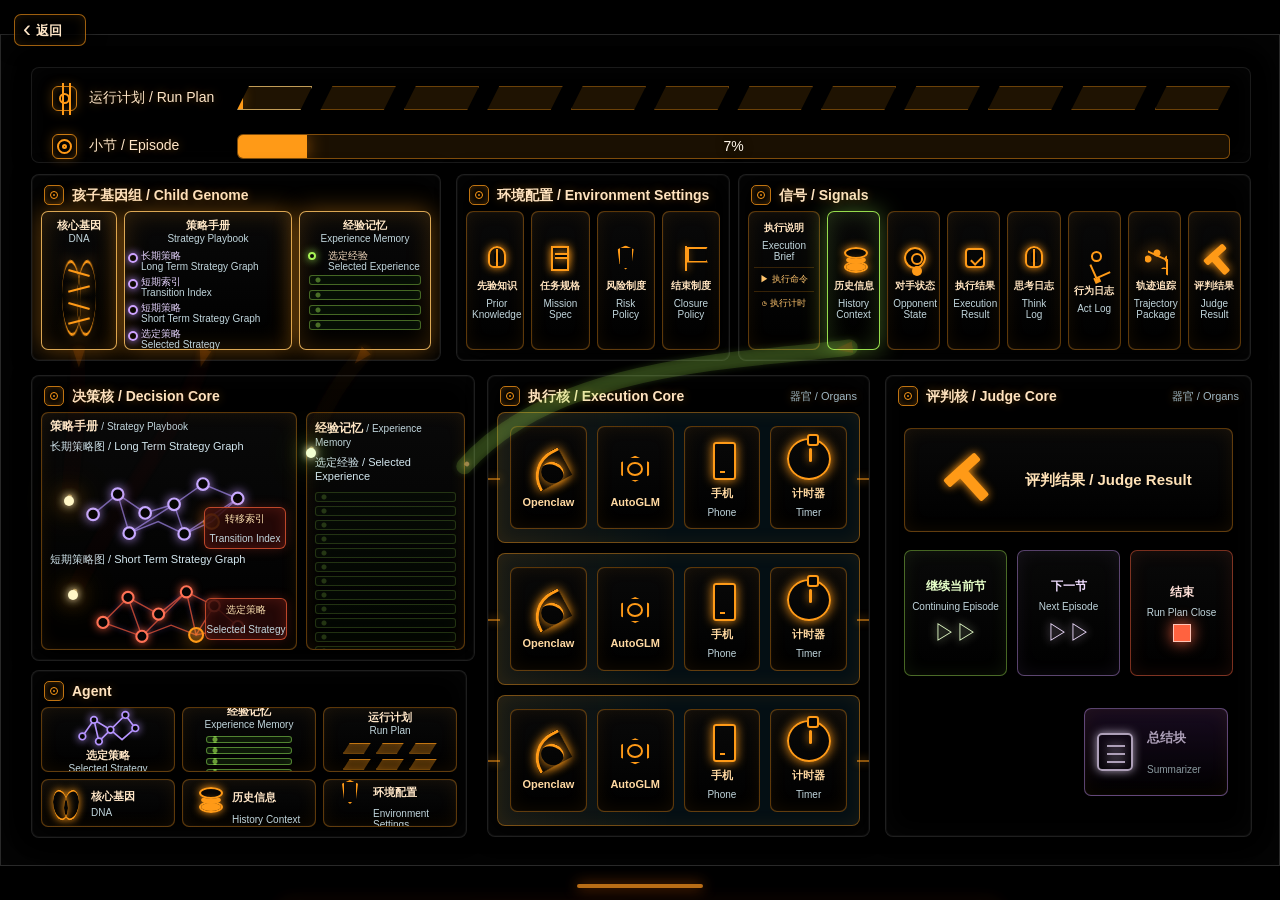
==== Child可视化-0514/Child-流程图/index.html @ 8c19690a "Initial project publish" ====
<!doctype html>
<html lang="zh-CN">
  <head>
    <meta charset="UTF-8" />
    <meta name="viewport" content="width=device-width, initial-scale=1.0" />
    <title>Child Genome Flow</title>
    <link rel="stylesheet" href="./styles.css" />
    <link rel="stylesheet" href="../nav.css" />
  </head>
  <body>
    <a class="back-link" href="../index.html" aria-label="返回进化树界面">
      <span aria-hidden="true">‹</span>
      <b>返回</b>
    </a>
    <main class="stage" id="stage" aria-label="Child Genome workflow animation">
      <div class="frame frame-top"></div>
      <div class="frame frame-bottom"></div>
      <div class="frame frame-left"></div>
      <div class="frame frame-right"></div>
      <div class="corner corner-tl"></div>
      <div class="corner corner-tr"></div>
      <div class="corner corner-bl"></div>
      <div class="corner corner-br"></div>

      <section class="status-panel">
        <div class="status-row run-row">
          <div class="status-label">
            <span class="line-icon plan-icon"></span>
            <span>运行计划 / Run Plan</span>
          </div>
          <div class="run-segments" aria-hidden="true">
            <i></i><i></i><i></i><i></i><i></i><i></i>
            <i></i><i></i><i></i><i></i><i></i><i></i>
          </div>
        </div>
        <div class="status-row episode-row">
          <div class="status-label">
            <span class="line-icon episode-icon"></span>
            <span>小节 / Episode</span>
          </div>
          <div class="episode-bar">
            <div class="episode-fill" id="episodeFill"></div>
            <span class="episode-percent" id="episodePercent">0%</span>
          </div>
        </div>
      </section>

      <section class="panel child-genome">
        <h2><span class="panel-mark genome-mark"></span>孩子基因组 / Child Genome</h2>
        <div class="genome-grid">
          <article class="micro-card source-card dna-source" data-glow="dna" data-log-topic="core-gene">
            <h3>核心基因<br /><small>DNA</small></h3>
            <div class="dna-helix" aria-hidden="true">
              <span></span><span></span><span></span><span></span>
            </div>
          </article>
          <article class="micro-card source-card strategy-source wide" data-glow="strategy" data-log-topic="strategy-playbook">
            <h3>策略手册<br /><small>Strategy Playbook</small></h3>
            <ul class="dot-list">
              <li><span></span>长期策略<br /><small>Long Term Strategy Graph</small></li>
              <li><span></span>短期索引<br /><small>Transition Index</small></li>
              <li><span></span>短期策略<br /><small>Short Term Strategy Graph</small></li>
              <li><span></span>选定策略<br /><small>Selected Strategy</small></li>
            </ul>
          </article>
          <article class="micro-card source-card memory-source" data-glow="memory" data-log-topic="experience-memory">
            <h3>经验记忆<br /><small>Experience Memory</small></h3>
            <div class="memory-state">
              <span></span>
              <p>选定经验<br /><small>Selected Experience</small></p>
            </div>
            <div class="mini-bars">
              <i></i><i></i><i></i><i></i>
            </div>
          </article>
        </div>
      </section>

      <section class="panel env-settings">
        <h2><span class="panel-mark env-mark"></span>环境配置 / Environment Settings</h2>
        <div class="tile-grid env-grid">
          <article class="signal-tile" data-log-topic="prior-knowledge">
            <span class="tile-icon brain-icon"></span>
            <b>先验知识</b>
            <small>Prior Knowledge</small>
          </article>
          <article class="signal-tile" data-log-topic="mission-spec">
            <span class="tile-icon spec-icon"></span>
            <b>任务规格</b>
            <small>Mission Spec</small>
          </article>
          <article class="signal-tile" data-log-topic="risk-policy">
            <span class="tile-icon shield-icon"></span>
            <b>风险制度</b>
            <small>Risk Policy</small>
          </article>
          <article class="signal-tile" data-log-topic="closure-policy">
            <span class="tile-icon flag-icon"></span>
            <b>结束制度</b>
            <small>Closure Policy</small>
          </article>
        </div>
      </section>

      <section class="panel signals">
        <h2><span class="panel-mark signal-mark"></span>信号 / Signals</h2>
        <div class="tile-grid signals-grid">
          <article class="signal-tile double" data-log-topic="execution-brief">
            <b>执行说明</b>
            <small>Execution Brief</small>
            <span class="mini-command">▶ 执行命令</span>
            <span class="mini-command">◷ 执行计时</span>
          </article>
          <article class="signal-tile history-signal" data-log-topic="history-context">
            <span class="tile-icon stack-icon"></span>
            <b>历史信息</b>
            <small>History Context</small>
          </article>
          <article class="signal-tile" data-log-topic="opponent-state">
            <span class="tile-icon opponent-icon"></span>
            <b>对手状态</b>
            <small>Opponent State</small>
          </article>
          <article class="signal-tile" data-log-topic="execution-result">
            <span class="tile-icon result-icon"></span>
            <b>执行结果</b>
            <small>Execution Result</small>
          </article>
          <article class="signal-tile think-signal" data-log-topic="think-log">
            <span class="tile-icon brain-icon"></span>
            <b>思考日志</b>
            <small>Think Log</small>
          </article>
          <article class="signal-tile act-signal" data-log-topic="act-log">
            <span class="tile-icon run-icon"></span>
            <b>行为日志</b>
            <small>Act Log</small>
          </article>
          <article class="signal-tile trajectory-signal" data-log-topic="trajectory-package">
            <span class="tile-icon nodes-icon"></span>
            <b>轨迹追踪</b>
            <small>Trajectory Package</small>
          </article>
          <article class="signal-tile judge-signal" data-log-topic="judge-result">
            <span class="tile-icon gavel-icon"></span>
            <b>评判结果</b>
            <small>Judge Result</small>
          </article>
        </div>
      </section>

      <section class="panel decision-core">
        <h2><span class="panel-mark decision-mark"></span>决策核 / Decision Core</h2>
        <div class="decision-layout">
          <article class="decision-box strategy-box">
            <h3>策略手册 <small>/ Strategy Playbook</small></h3>
            <p class="debug-link" data-debug-topic="long-term-strategy">长期策略图 / Long Term Strategy Graph</p>
            <svg class="strategy-map long-map" viewBox="0 0 250 130" aria-hidden="true" data-debug-topic="long-term-strategy">
              <path d="M20 78 L54 50 L92 76 L132 64 L172 36 L220 56" />
              <path d="M54 50 L70 104 L132 64 L146 105 L220 56" />
              <path d="M70 104 L110 88 L146 105 L184 88 L220 56" />
              <circle class="node n1" cx="20" cy="78" r="8" />
              <circle class="node n2" cx="54" cy="50" r="8" />
              <circle class="node n3" cx="70" cy="104" r="8" />
              <circle class="node n4" cx="92" cy="76" r="8" />
              <circle class="node n5" cx="132" cy="64" r="8" />
              <circle class="node n6" cx="146" cy="105" r="8" />
              <circle class="node n7" cx="172" cy="36" r="8" />
              <circle class="node selected-node" cx="184" cy="88" r="10" />
              <circle class="node n9" cx="220" cy="56" r="8" />
            </svg>
            <span class="choice-badge transition-badge" data-debug-topic="transition-index">转移索引<br /><small>Transition Index</small></span>
            <p class="debug-link" data-debug-topic="short-term-strategy">短期策略图 / Short Term Strategy Graph</p>
            <svg class="strategy-map short-map" viewBox="0 0 250 118" aria-hidden="true" data-debug-topic="short-term-strategy">
              <path d="M30 74 L66 38 L110 62 L150 30 L190 50 L224 80" />
              <path d="M66 38 L86 94 L150 30 L164 92 L224 80" />
              <path d="M30 74 L86 94 L128 78 L164 92 L190 50" />
              <circle class="warm-node" cx="30" cy="74" r="8" />
              <circle class="warm-node" cx="66" cy="38" r="8" />
              <circle class="warm-node" cx="86" cy="94" r="8" />
              <circle class="warm-node" cx="110" cy="62" r="8" />
              <circle class="warm-node" cx="150" cy="30" r="8" />
              <circle class="warm-node selected-node" cx="164" cy="92" r="10" />
              <circle class="warm-node" cx="190" cy="50" r="8" />
              <circle class="warm-node" cx="224" cy="80" r="8" />
            </svg>
            <span class="choice-badge selected-badge" data-debug-topic="selected-strategy">选定策略<br /><small>Selected Strategy</small></span>
          </article>

          <article class="decision-box experience-box" data-debug-topic="experience-memory">
            <h3>经验记忆 <small>/ Experience Memory</small></h3>
            <p>选定经验 / Selected Experience</p>
            <div class="memory-bars decision-memory">
              <i></i><i></i><i></i><i></i><i></i><i></i><i></i><i></i>
              <i></i><i></i><i></i><i></i><i></i>
            </div>
          </article>
        </div>
      </section>

      <section class="panel agent-panel">
        <h2><span class="panel-mark agent-mark"></span>Agent</h2>
        <div class="agent-grid">
          <article class="agent-card selected-strategy" data-debug-topic="selected-strategy">
            <svg viewBox="0 0 82 52" aria-hidden="true">
              <path d="M10 38 L24 18 L44 30 L62 12 L74 28" />
              <path d="M24 18 L30 44 L44 30 L58 42 L74 28" />
              <circle cx="10" cy="38" r="4" /><circle cx="24" cy="18" r="4" />
              <circle cx="30" cy="44" r="4" /><circle cx="44" cy="30" r="4" />
              <circle cx="62" cy="12" r="4" /><circle cx="74" cy="28" r="4" />
            </svg>
            <b>选定策略</b>
            <small>Selected Strategy</small>
          </article>
          <article class="agent-card agent-memory" data-debug-topic="experience-memory">
            <b>经验记忆</b>
            <small>Experience Memory</small>
            <div class="green-bars"><i></i><i></i><i></i><i></i></div>
          </article>
          <article class="agent-card agent-run" data-debug-topic="run-plan">
            <b>运行计划</b>
            <small>Run Plan</small>
            <div class="tiny-plan"><i></i><i></i><i></i><i></i><i></i><i></i></div>
          </article>
          <article class="agent-card compact" data-debug-topic="core-gene">
            <span class="mini-dna"></span>
            <b>核心基因</b>
            <small>DNA</small>
          </article>
          <article class="agent-card compact" data-debug-topic="history-context">
            <span class="tile-icon stack-icon"></span>
            <b>历史信息</b>
            <small>History Context</small>
          </article>
          <article class="agent-card compact" data-debug-topic="environment-settings">
            <span class="tile-icon shield-icon"></span>
            <b>环境配置</b>
            <small>Environment Settings</small>
          </article>
        </div>
      </section>

      <section class="panel execution-core">
        <h2><span class="panel-mark execution-mark"></span>执行核 / Execution Core <small>器官 / Organs</small></h2>
        <div class="lanes">
          <article class="execution-lane lane-1" style="--loops: 10; --lane-delay: 0s">
            <div class="organ openclaw" data-debug-topic="openclaw">
              <span class="organ-icon claw-icon"></span>
              <b>Openclaw</b>
            </div>
            <div class="lane-track"></div>
            <div class="organ autoglm" data-debug-topic="autoglm">
              <span class="organ-icon glm-icon"></span>
              <b>AutoGLM</b>
            </div>
            <div class="organ phone" data-debug-topic="phone">
              <span class="organ-icon phone-icon"></span>
              <b>手机</b><small>Phone</small>
            </div>
            <div class="organ timer" data-debug-topic="timer">
              <span class="organ-icon timer-icon"><i></i></span>
              <b>计时器</b><small>Timer</small>
            </div>
          </article>
          <article class="execution-lane lane-2" style="--loops: 8; --lane-delay: .45s">
            <div class="organ openclaw" data-debug-topic="openclaw">
              <span class="organ-icon claw-icon"></span>
              <b>Openclaw</b>
            </div>
            <div class="lane-track"></div>
            <div class="organ autoglm" data-debug-topic="autoglm">
              <span class="organ-icon glm-icon"></span>
              <b>AutoGLM</b>
            </div>
            <div class="organ phone" data-debug-topic="phone">
              <span class="organ-icon phone-icon"></span>
              <b>手机</b><small>Phone</small>
            </div>
            <div class="organ timer" data-debug-topic="timer">
              <span class="organ-icon timer-icon"><i></i></span>
              <b>计时器</b><small>Timer</small>
            </div>
          </article>
          <article class="execution-lane lane-3" style="--loops: 12; --lane-delay: .9s">
            <div class="organ openclaw" data-debug-topic="openclaw">
              <span class="organ-icon claw-icon"></span>
              <b>Openclaw</b>
            </div>
            <div class="lane-track"></div>
            <div class="organ autoglm" data-debug-topic="autoglm">
              <span class="organ-icon glm-icon"></span>
              <b>AutoGLM</b>
            </div>
            <div class="organ phone" data-debug-topic="phone">
              <span class="organ-icon phone-icon"></span>
              <b>手机</b><small>Phone</small>
            </div>
            <div class="organ timer" data-debug-topic="timer">
              <span class="organ-icon timer-icon"><i></i></span>
              <b>计时器</b><small>Timer</small>
            </div>
          </article>
        </div>
      </section>

      <section class="panel judge-core">
        <h2><span class="panel-mark judge-mark"></span>评判核 / Judge Core <small>器官 / Organs</small></h2>
        <article class="judge-result" data-debug-topic="judge-result">
          <span class="big-gavel"></span>
          <b>评判结果 / Judge Result</b>
        </article>
        <div class="choices">
          <article class="choice-card continue-choice" data-debug-topic="continuing-episode">
            <b>继续当前节</b>
            <small>Continuing Episode</small>
            <span class="choice-icon">▷▷</span>
          </article>
          <article class="choice-card next-choice" data-debug-topic="next-episode">
            <b>下一节</b>
            <small>Next Episode</small>
            <span class="choice-icon">▷▷</span>
          </article>
          <article class="choice-card close-choice" data-debug-topic="run-plan-close">
            <b>结束</b>
            <small>Run Plan Close</small>
            <span class="stop-icon"></span>
          </article>
        </div>
        <article class="summarizer" data-debug-topic="summarizer">
          <span class="summary-icon"><i></i><i></i><i></i></span>
          <b>总结块</b>
          <small>Summarizer</small>
        </article>
      </section>

      <svg class="beam-layer" viewBox="0 0 1280 832" aria-hidden="true">
        <defs>
          <linearGradient id="beamGradient" gradientUnits="userSpaceOnUse" x1="0" y1="0" x2="1280" y2="0">
            <stop offset="0" stop-color="#5b2100" stop-opacity=".12" />
            <stop offset=".62" stop-color="#ff7b1b" stop-opacity=".28" />
            <stop offset="1" stop-color="#ffd17a" stop-opacity=".76" />
          </linearGradient>
          <linearGradient id="beamGradientReverse" gradientUnits="userSpaceOnUse" x1="1280" y1="0" x2="0" y2="0">
            <stop offset="0" stop-color="#5b2100" stop-opacity=".12" />
            <stop offset=".62" stop-color="#ff7b1b" stop-opacity=".28" />
            <stop offset="1" stop-color="#ffd17a" stop-opacity=".76" />
          </linearGradient>
          <linearGradient id="envJudgeCone" gradientUnits="userSpaceOnUse" x1="724" y1="326" x2="1006" y2="444">
            <stop offset="0" stop-color="#7a2b00" stop-opacity=".12" />
            <stop offset=".55" stop-color="#ff7b1b" stop-opacity=".34" />
            <stop offset="1" stop-color="#ffd17a" stop-opacity=".9" />
          </linearGradient>
          <marker id="beamStart" markerWidth="18" markerHeight="18" refX="3" refY="9" orient="auto" markerUnits="userSpaceOnUse">
            <path d="M0 3 L18 9 L0 15 Z" fill="#ff7b1b" opacity=".2" />
          </marker>
          <marker id="beamEnd" markerWidth="8" markerHeight="8" refX="7" refY="4" orient="auto" markerUnits="userSpaceOnUse">
            <circle cx="3.5" cy="3.5" r="2.4" fill="#ffd17a" opacity=".82" />
          </marker>
          <filter id="beamGlow" x="-60%" y="-60%" width="220%" height="220%">
            <feGaussianBlur stdDeviation="3" result="blur" />
            <feMerge>
              <feMergeNode in="blur" />
              <feMergeNode in="SourceGraphic" />
            </feMerge>
          </filter>
        </defs>
        <path class="beam source-beam" d="M78 318 C78 366 72 424 68 466" />
        <path class="beam source-beam" d="M204 318 C186 384 112 474 72 560" />
        <path class="beam source-beam" d="M364 318 C338 348 316 382 310 418" />
        <path class="beam source-beam green-beam" d="M850 313 C756 326 556 326 464 432" />
        <path class="beam-cone env-judge-cone" d="M724 315 C812 348 924 396 1007 438 C914 426 807 390 724 339 Z" />
        <path class="beam env-judge-beam" d="M724 327 C810 360 912 404 1002 444" />

        <path class="beam decision-agent-beam" d="M98 618 L98 642" />
        <path class="beam decision-agent-beam" d="M170 618 L170 642" />
        <path class="beam decision-agent-beam" d="M238 618 L238 642" />
        <path class="beam decision-agent-beam" d="M318 618 L318 642" />
        <path class="beam decision-agent-beam" d="M389 618 L389 642" />

        <path class="beam agent-execution-beam lane-one-beam" d="M110 720 C250 722 478 438 552 438" />
        <path class="beam agent-execution-beam lane-two-beam" d="M250 720 C380 690 478 568 552 568" />
        <path class="beam agent-execution-beam lane-three-beam" d="M390 720 C465 720 480 698 552 698" />

        <path class="beam organ-log-beam think-beam" d="M552 406 C660 256 888 206 1032 206" />
        <path class="beam organ-log-beam think-beam" d="M552 537 C680 318 898 238 1032 206" />
        <path class="beam organ-log-beam think-beam" d="M552 667 C696 382 910 270 1032 206" />
        <path class="beam organ-log-beam act-beam" d="M642 406 C760 276 980 240 1096 208" />
        <path class="beam organ-log-beam act-beam" d="M642 537 C780 334 996 264 1096 208" />
        <path class="beam organ-log-beam act-beam" d="M642 667 C800 400 1010 286 1096 208" />

        <path class="beam lane-done-beam lane1-done-beam" d="M552 438 C730 438 890 476 1000 486" />
        <path class="beam lane-done-beam lane2-done-beam" d="M552 568 C730 568 890 522 1008 486" />
        <path class="beam lane-done-beam lane3-done-beam" d="M552 698 C730 698 890 584 1016 486" />

        <path class="beam judge-choice-beam continue-beam" d="M1000 486 C980 490 958 498 956 508" />
        <path class="beam judge-choice-beam next-beam" d="M1008 486 C1030 492 1062 500 1064 508" />
        <path class="beam judge-choice-beam close-beam" d="M1016 486 C1076 498 1172 504 1174 508" />
        <path class="beam return-beam reverse-beam" d="M956 630 C850 666 620 650 438 492" />
        <path class="beam next-return-beam reverse-beam" d="M1064 630 C910 690 650 660 438 492" />
        <path class="beam close-summary-beam" d="M1174 630 L1174 674" />
        <path class="beam summary-trajectory-beam green-beam" d="M1112 674 C1098 560 1138 410 1144 314" />
      </svg>

      <div class="flow-dot global-dot dot-a"></div>
      <div class="flow-dot global-dot dot-b"></div>
      <div class="flow-dot global-dot dot-c"></div>
    </main>
    <nav class="bottom-page-nav" aria-label="页面导航">
      <div class="bottom-nav-rail">
        <a href="../index.html">进化树</a>
        <a class="is-active" href="../Child-流程图/index.html">流程图</a>
        <a href="../日志查看/index.html">日志查看</a>
        <a href="../调试台/index.html">调试台</a>
      </div>
    </nav>

    <script src="./script.js"></script>
  </body>
</html>
---- Child可视化-0514/Child-流程图/styles.css ----
:root {
  color-scheme: dark;
  --bg: #000;
  --panel: rgba(3, 3, 3, 0.9);
  --panel-soft: rgba(10, 10, 10, 0.72);
  --line: rgba(255, 255, 255, 0.16);
  --line-soft: rgba(255, 255, 255, 0.08);
  --amber: #ff9a17;
  --amber-bright: #ffd17a;
  --amber-deep: #8a4108;
  --cyan: #a7f455;
  --green: #a7f455;
  --blue: #cf9cff;
  --red: #ff623f;
  --violet: #cf9cff;
  --text: #f6dcc0;
  --muted: #a9a9a9;
}

* {
  box-sizing: border-box;
}

html,
body {
  width: 100%;
  height: 100%;
  margin: 0;
}

body {
  overflow: hidden;
  background: #000;
  font-family: "PingFang SC", "Microsoft YaHei", "Noto Sans CJK SC", Arial, sans-serif;
  letter-spacing: 0;
}

.back-link {
  position: fixed;
  top: 14px;
  left: 14px;
  z-index: 30;
  display: inline-flex;
  align-items: center;
  gap: 5px;
  min-width: 72px;
  height: 32px;
  padding: 0 10px 0 8px;
  color: #ffe6c7;
  text-decoration: none;
  background: rgba(0, 0, 0, 0.86);
  border: 1px solid rgba(255, 154, 23, 0.62);
  border-radius: 7px;
  box-shadow:
    inset 0 0 12px rgba(255, 154, 23, 0.12),
    0 0 18px rgba(0, 0, 0, 0.72);
}

.back-link:hover {
  color: #fff7ea;
  background: rgba(255, 154, 23, 0.14);
  border-color: rgba(255, 209, 122, 0.8);
}

.back-link span {
  font-size: 24px;
  line-height: 1;
  transform: translateY(-1px);
}

.back-link b {
  font-size: 13px;
  font-weight: 600;
  line-height: 1;
}

.stage {
  position: absolute;
  top: 50%;
  left: 50%;
  width: 1280px;
  height: 832px;
  overflow: hidden;
  color: var(--text);
  font-size: 12px;
  background: #000;
  border: 1px solid rgba(255, 255, 255, 0.16);
  box-shadow:
    inset 0 0 52px rgba(255, 255, 255, 0.025),
    0 0 40px rgba(0, 0, 0, 0.85);
  transform-origin: center center;
}

.stage::before {
  display: none;
}

.stage::after {
  display: none;
}

.frame,
.corner {
  position: absolute;
  pointer-events: none;
  z-index: 2;
  display: none;
}

.frame-top,
.frame-bottom {
  left: 198px;
  width: 884px;
  height: 16px;
  border-top: 1px solid rgba(255, 255, 255, 0.08);
}

.frame-top {
  top: 16px;
}

.frame-bottom {
  bottom: 16px;
  transform: rotate(180deg);
}

.frame-left,
.frame-right {
  top: 198px;
  width: 14px;
  height: 434px;
  border-left: 1px solid rgba(255, 255, 255, 0.08);
}

.frame-left {
  left: 16px;
}

.frame-right {
  right: 16px;
  transform: rotate(180deg);
}

.corner {
  width: 172px;
  height: 28px;
  border-top: 2px solid rgba(54, 218, 255, 0.55);
}

.corner::after {
  content: "";
  position: absolute;
  top: 8px;
  left: 38px;
  width: 58px;
  height: 3px;
  background: var(--cyan);
  box-shadow: 0 0 12px var(--cyan);
}

.corner-tl {
  top: 18px;
  left: 30px;
}

.corner-tr {
  top: 18px;
  right: 30px;
  transform: scaleX(-1);
}

.corner-bl {
  bottom: 18px;
  left: 30px;
  transform: scaleY(-1);
}

.corner-br {
  right: 30px;
  bottom: 18px;
  transform: scale(-1);
}

.status-panel {
  position: absolute;
  z-index: 4;
  top: 32px;
  left: 30px;
  width: 1220px;
  height: 96px;
  padding: 12px 20px;
  background: rgba(0, 0, 0, 0.92);
  border: 1px solid rgba(255, 255, 255, 0.1);
  border-radius: 8px;
  box-shadow:
    inset 0 0 22px rgba(255, 255, 255, 0.025),
    0 0 20px rgba(0, 0, 0, 0.3);
}

.status-row {
  display: grid;
  grid-template-columns: 185px 1fr;
  align-items: center;
  height: 36px;
}

.status-row + .status-row {
  margin-top: 12px;
}

.status-label {
  display: flex;
  gap: 12px;
  align-items: center;
  font-size: 14px;
  color: #ffe6c7;
  text-shadow: 0 0 10px rgba(255, 154, 23, 0.38);
}

.line-icon,
.panel-mark,
.tile-icon,
.organ-icon {
  display: inline-block;
  position: relative;
  flex: 0 0 auto;
}

.line-icon {
  width: 25px;
  height: 25px;
  border: 1px solid rgba(255, 154, 23, 0.8);
  border-radius: 6px;
  box-shadow: inset 0 0 10px rgba(255, 154, 23, 0.22), 0 0 12px rgba(255, 154, 23, 0.25);
}

.plan-icon::before,
.plan-icon::after,
.episode-icon::before,
.episode-icon::after {
  content: "";
  position: absolute;
  border: 2px solid var(--amber);
}

.plan-icon::before {
  inset: 6px;
  border-radius: 50%;
}

.plan-icon::after {
  top: -4px;
  left: 9px;
  width: 5px;
  height: 32px;
  border-top: 0;
  border-bottom: 0;
}

.episode-icon::before {
  inset: 4px;
  border-radius: 50%;
}

.episode-icon::after {
  inset: 9px;
  border-radius: 50%;
  background: rgba(255, 154, 23, 0.18);
}

.run-segments {
  display: grid;
  grid-template-columns: repeat(12, 1fr);
  gap: 8px;
  height: 24px;
}

.run-segments i {
  position: relative;
  display: block;
  overflow: hidden;
  clip-path: polygon(12px 0, 100% 0, calc(100% - 12px) 100%, 0 100%);
  background: rgba(255, 154, 23, 0.12);
  border: 1px solid rgba(255, 154, 23, 0.34);
  box-shadow: none;
}

.run-segments i::before {
  content: "";
  position: absolute;
  inset: 0 auto 0 0;
  width: var(--fill, 0%);
  background: var(--amber);
  box-shadow: 0 0 12px rgba(255, 154, 23, 0.34);
}

.run-segments i.done::before {
  width: 100%;
}

.run-segments i.active {
  border-color: rgba(255, 210, 120, 0.72);
}

.episode-bar {
  position: relative;
  height: 25px;
  overflow: hidden;
  border: 1px solid rgba(255, 154, 23, 0.44);
  border-radius: 6px;
  background: rgba(255, 154, 23, 0.1);
}

.episode-fill {
  position: relative;
  width: 0%;
  height: 100%;
  background: var(--amber);
  box-shadow: 0 0 18px rgba(255, 140, 13, 0.5);
}

.episode-fill::after {
  display: none;
}

.episode-percent {
  position: absolute;
  inset: 0;
  display: grid;
  place-items: center;
  color: #fff7ea;
  font-size: 14px;
  line-height: 1;
  pointer-events: none;
  text-shadow: 0 0 10px rgba(0, 0, 0, 0.72);
}

.panel {
  position: absolute;
  z-index: 5;
  padding: 36px 9px 10px;
  overflow: hidden;
  background: rgba(0, 0, 0, 0.9);
  border: 1px solid rgba(255, 255, 255, 0.12);
  border-radius: 8px;
  box-shadow:
    inset 0 0 0 1px rgba(255, 255, 255, 0.035),
    inset 0 0 28px rgba(255, 255, 255, 0.025),
    0 0 20px rgba(0, 0, 0, 0.34);
}

.panel::before {
  display: none;
}

.panel::after {
  display: none;
}

.panel h2 {
  position: absolute;
  z-index: 2;
  top: 9px;
  left: 12px;
  right: 12px;
  height: 22px;
  margin: 0;
  display: flex;
  align-items: center;
  gap: 8px;
  color: #ffe3bf;
  font-size: 14px;
  font-weight: 600;
  line-height: 1;
  text-shadow: 0 0 10px rgba(255, 154, 23, 0.32);
}

.panel h2 small {
  margin-left: auto;
  color: #9fb7c2;
  font-size: 11px;
  font-weight: 400;
}

.panel-mark {
  width: 20px;
  height: 20px;
  border: 1px solid rgba(255, 154, 23, 0.75);
  border-radius: 5px;
  box-shadow: inset 0 0 8px rgba(255, 154, 23, 0.26);
}

.panel-mark::before,
.panel-mark::after {
  content: "";
  position: absolute;
  inset: 5px;
  border: 1px solid var(--amber);
  border-radius: 50%;
}

.panel-mark::after {
  inset: 8px;
  background: var(--amber);
}

.child-genome {
  top: 139px;
  left: 30px;
  width: 410px;
  height: 187px;
}

.env-settings {
  top: 139px;
  left: 455px;
  width: 274px;
  height: 187px;
}

.signals {
  top: 139px;
  left: 737px;
  width: 513px;
  height: 187px;
}

.decision-core {
  top: 340px;
  left: 30px;
  width: 444px;
  height: 286px;
}

.agent-panel {
  top: 635px;
  left: 30px;
  width: 436px;
  height: 168px;
}

.execution-core {
  top: 340px;
  left: 486px;
  width: 383px;
  height: 462px;
}

.judge-core {
  top: 340px;
  left: 884px;
  width: 367px;
  height: 462px;
}

.genome-grid {
  position: relative;
  z-index: 2;
  display: grid;
  grid-template-columns: 76px 1fr 132px;
  gap: 7px;
  height: 100%;
}

.micro-card,
.signal-tile,
.decision-box,
.agent-card,
.organ,
.judge-result,
.choice-card,
.summarizer {
  position: relative;
  overflow: hidden;
  border: 1px solid rgba(255, 154, 23, 0.36);
  border-radius: 7px;
  background:
    linear-gradient(180deg, rgba(12, 12, 12, 0.74), rgba(0, 0, 0, 0.94)),
    rgba(0, 0, 0, 0.9);
  box-shadow:
    inset 0 0 18px rgba(255, 154, 23, 0.08),
    inset 0 0 1px rgba(255, 222, 164, 0.25);
}

.micro-card::before,
.signal-tile::before,
.decision-box::before,
.agent-card::before,
.organ::before,
.judge-result::before,
.choice-card::before,
.summarizer::before {
  content: "";
  position: absolute;
  inset: 0;
  pointer-events: none;
  background:
    linear-gradient(90deg, transparent, rgba(255, 154, 23, 0.12), transparent);
  transform: translateX(-120%);
  opacity: 0;
}

.micro-card h3,
.decision-box h3 {
  margin: 7px 8px 5px;
  color: #ffe7c7;
  font-size: 11px;
  line-height: 1.18;
  text-align: center;
}

.micro-card small,
.signal-tile small,
.agent-card small,
.organ small,
.choice-card small,
.summarizer small,
.decision-box small {
  color: #c1d6dd;
  font-size: 10px;
  font-weight: 400;
}

.dna-source {
  display: grid;
  grid-template-rows: auto 1fr;
  place-items: center;
}

.dna-helix {
  position: relative;
  width: 34px;
  height: 70px;
  margin-bottom: 9px;
}

.dna-helix::before,
.dna-helix::after {
  content: "";
  position: absolute;
  top: 0;
  width: 19px;
  height: 70px;
  border: 3px solid var(--amber);
  border-left: 0;
  border-right: 0;
  border-radius: 50%;
  filter: drop-shadow(0 0 6px rgba(255, 154, 23, 0.62));
}

.dna-helix::before {
  left: 0;
  transform: skewY(18deg);
}

.dna-helix::after {
  right: 0;
  transform: skewY(-18deg);
}

.dna-helix span {
  position: absolute;
  left: 6px;
  width: 22px;
  height: 2px;
  background: var(--amber);
  box-shadow: 0 0 8px var(--amber);
}

.dna-helix span:nth-child(1) {
  top: 12px;
  transform: rotate(16deg);
}

.dna-helix span:nth-child(2) {
  top: 28px;
  transform: rotate(-14deg);
}

.dna-helix span:nth-child(3) {
  top: 45px;
  transform: rotate(16deg);
}

.dna-helix span:nth-child(4) {
  top: 60px;
  transform: rotate(-14deg);
}

.dot-list {
  margin: 0;
  padding: 0 8px 0 16px;
  list-style: none;
  color: #e7d5ff;
  font-size: 10px;
  line-height: 1.12;
}

.dot-list li {
  position: relative;
  min-height: 26px;
}

.dot-list span {
  position: absolute;
  top: 3px;
  left: -13px;
  width: 10px;
  height: 10px;
  border: 2px solid #cda2ff;
  border-radius: 50%;
  box-shadow: 0 0 8px #b98cff;
}

.memory-state {
  display: grid;
  grid-template-columns: 14px 1fr;
  gap: 6px;
  align-items: start;
  padding: 0 8px 3px;
  font-size: 10px;
  line-height: 1.12;
}

.memory-state span {
  width: 8px;
  height: 8px;
  margin-top: 2px;
  border: 2px solid var(--green);
  border-radius: 50%;
  box-shadow: 0 0 8px var(--green);
}

.memory-state p {
  margin: 0;
}

.mini-bars,
.memory-bars,
.green-bars {
  display: grid;
  gap: 6px;
}

.mini-bars {
  padding: 0 9px;
  gap: 5px;
}

.mini-bars i,
.memory-bars i,
.green-bars i {
  display: block;
  height: 10px;
  border: 1px solid rgba(167, 244, 85, 0.4);
  border-radius: 3px;
  background:
    radial-gradient(circle at 8px 50%, rgba(167, 244, 85, 0.42) 0 2px, transparent 3px),
    rgba(4, 12, 5, 0.86);
  box-shadow: inset 0 0 8px rgba(167, 244, 85, 0.06);
}

.tile-grid {
  position: relative;
  z-index: 2;
  height: 100%;
  display: grid;
  gap: 7px;
}

.env-grid {
  grid-template-columns: repeat(4, 1fr);
}

.signals-grid {
  grid-template-columns: 72px repeat(7, 1fr);
}

.signal-tile {
  display: grid;
  justify-items: center;
  align-content: center;
  gap: 5px;
  padding: 8px 5px;
  min-width: 0;
  text-align: center;
  color: #ffe3bf;
  font-size: 11px;
}

[data-log-topic],
[data-debug-topic] {
  cursor: pointer;
}

[data-log-topic]:hover,
[data-debug-topic]:hover {
  border-color: rgba(255, 209, 122, 0.86);
  box-shadow:
    inset 0 0 20px rgba(255, 154, 23, 0.16),
    0 0 16px rgba(255, 154, 23, 0.16);
}

.debug-link {
  border-radius: 5px;
}

.debug-link:hover {
  color: #ffd17a;
}

.signal-tile b {
  font-size: 10px;
  font-weight: 600;
}

.signal-tile.double {
  align-content: start;
  padding-top: 9px;
}

.mini-command {
  width: 100%;
  padding-top: 5px;
  color: #ffc46d;
  font-size: 9px;
  border-top: 1px solid rgba(255, 154, 23, 0.2);
}

.tile-icon {
  width: 32px;
  height: 32px;
  color: var(--amber);
}

.brain-icon::before {
  content: "";
  position: absolute;
  inset: 4px 7px 6px;
  border: 2px solid currentColor;
  border-radius: 14px 14px 9px 9px;
  box-shadow: inset 0 0 0 4px rgba(255, 154, 23, 0.08), 0 0 8px currentColor;
}

.brain-icon::after {
  content: "";
  position: absolute;
  left: 15px;
  top: 7px;
  width: 2px;
  height: 18px;
  background: currentColor;
  box-shadow: -7px 4px 0 -1px currentColor, 7px 7px 0 -1px currentColor;
}

.spec-icon::before,
.spec-icon::after {
  content: "";
  position: absolute;
  border: 2px solid currentColor;
  box-shadow: 0 0 8px currentColor;
}

.spec-icon::before {
  inset: 4px 7px 3px;
}

.spec-icon::after {
  top: 11px;
  left: 11px;
  width: 14px;
  height: 2px;
  border-left: 0;
  border-right: 0;
}

.shield-icon::before {
  content: "";
  position: absolute;
  inset: 4px 8px;
  border: 2px solid currentColor;
  clip-path: polygon(50% 0, 100% 16%, 88% 76%, 50% 100%, 12% 76%, 0 16%);
  box-shadow: 0 0 8px currentColor;
}

.flag-icon::before {
  content: "";
  position: absolute;
  left: 10px;
  top: 4px;
  width: 2px;
  height: 25px;
  background: currentColor;
  box-shadow: 0 0 8px currentColor;
}

.flag-icon::after {
  content: "";
  position: absolute;
  left: 12px;
  top: 5px;
  width: 17px;
  height: 12px;
  border: 2px solid currentColor;
  clip-path: polygon(0 0, 100% 0, 76% 50%, 100% 100%, 0 100%);
}

.stack-icon::before,
.stack-icon::after {
  content: "";
  position: absolute;
  left: 6px;
  width: 20px;
  height: 8px;
  border: 2px solid currentColor;
  border-radius: 50%;
  box-shadow: 0 0 8px currentColor;
}

.stack-icon::before {
  top: 5px;
  box-shadow: 0 7px 0 -2px currentColor, 0 14px 0 -2px currentColor, 0 0 8px currentColor;
}

.stack-icon::after {
  top: 19px;
}

.opponent-icon::before {
  content: "";
  position: absolute;
  inset: 5px;
  border: 2px solid currentColor;
  border-radius: 50%;
  box-shadow: 0 0 8px currentColor;
}

.opponent-icon::after {
  content: "";
  position: absolute;
  left: 12px;
  top: 11px;
  width: 8px;
  height: 8px;
  border: 2px solid currentColor;
  border-radius: 50%;
  box-shadow: 0 12px 0 -1px currentColor;
}

.result-icon::before {
  content: "";
  position: absolute;
  inset: 6px;
  border: 2px solid currentColor;
  border-radius: 4px;
  box-shadow: 0 0 8px currentColor;
}

.result-icon::after {
  content: "";
  position: absolute;
  left: 12px;
  top: 14px;
  width: 9px;
  height: 5px;
  border-left: 2px solid currentColor;
  border-bottom: 2px solid currentColor;
  transform: rotate(-45deg);
}

.run-icon::before {
  content: "";
  position: absolute;
  left: 13px;
  top: 4px;
  width: 7px;
  height: 7px;
  border: 2px solid currentColor;
  border-radius: 50%;
}

.run-icon::after {
  content: "";
  position: absolute;
  left: 14px;
  top: 14px;
  width: 14px;
  height: 14px;
  border-left: 2px solid currentColor;
  border-bottom: 2px solid currentColor;
  transform: rotate(-24deg);
  box-shadow: -7px 9px 0 -5px currentColor;
}

.nodes-icon::before,
.nodes-icon::after {
  content: "";
  position: absolute;
}

.nodes-icon::before {
  inset: 5px;
  background:
    radial-gradient(circle at 3px 12px, currentColor 0 3px, transparent 4px),
    radial-gradient(circle at 12px 6px, currentColor 0 3px, transparent 4px),
    radial-gradient(circle at 23px 12px, currentColor 0 3px, transparent 4px),
    radial-gradient(circle at 19px 24px, currentColor 0 3px, transparent 4px);
  filter: drop-shadow(0 0 8px currentColor);
}

.nodes-icon::after {
  left: 8px;
  top: 13px;
  width: 18px;
  height: 14px;
  border-top: 2px solid currentColor;
  border-right: 2px solid currentColor;
  transform: skewY(24deg);
}

.gavel-icon::before,
.big-gavel::before {
  content: "";
  position: absolute;
  width: 26px;
  height: 7px;
  background: currentColor;
  border-radius: 2px;
  box-shadow: 0 0 10px currentColor;
  transform: rotate(-42deg);
}

.gavel-icon::before {
  left: 4px;
  top: 9px;
}

.gavel-icon::after,
.big-gavel::after {
  content: "";
  position: absolute;
  width: 8px;
  height: 25px;
  background: currentColor;
  border-radius: 2px;
  box-shadow: 0 0 10px currentColor;
  transform: rotate(-42deg);
}

.gavel-icon::after {
  left: 17px;
  top: 9px;
}

.decision-layout {
  position: relative;
  z-index: 2;
  display: grid;
  grid-template-columns: 256px 1fr;
  gap: 9px;
  height: 100%;
}

.decision-box {
  padding: 6px 8px;
}

.decision-box h3 {
  text-align: left;
  margin: 0 0 6px;
  font-size: 12px;
}

.decision-box p {
  margin: 0 0 4px;
  color: #d3e7ef;
  font-size: 11px;
}

.strategy-map {
  display: block;
  width: 100%;
  overflow: visible;
}

.long-map {
  height: 94px;
}

.short-map {
  height: 82px;
}

.strategy-map path {
  fill: none;
  stroke: rgba(176, 149, 255, 0.62);
  stroke-width: 2;
  filter: drop-shadow(0 0 4px rgba(184, 136, 255, 0.5));
}

.short-map path {
  stroke: rgba(255, 92, 64, 0.68);
}

.strategy-map .node,
.strategy-map .warm-node {
  fill: #050505;
  stroke: #c7a9ff;
  stroke-width: 3;
  filter: drop-shadow(0 0 7px rgba(191, 150, 255, 0.9));
}

.strategy-map .warm-node {
  stroke: #ff7256;
  filter: drop-shadow(0 0 7px rgba(255, 95, 62, 0.9));
}

.strategy-map .selected-node {
  stroke: var(--amber);
  fill: rgba(255, 154, 23, 0.26);
  filter: drop-shadow(0 0 12px var(--amber));
}

.map-dot {
  opacity: 0;
  fill: #fff9cf;
  filter: drop-shadow(0 0 8px var(--amber)) drop-shadow(0 0 16px var(--amber));
}

.choice-badge {
  position: absolute;
  display: grid;
  place-items: center;
  width: 82px;
  height: 42px;
  color: #ffe3b2;
  font-size: 10px;
  text-align: center;
  border: 1px solid rgba(255, 99, 57, 0.7);
  border-radius: 6px;
  background: rgba(41, 10, 9, 0.86);
  box-shadow: inset 0 0 14px rgba(255, 76, 48, 0.2), 0 0 12px rgba(255, 76, 48, 0.22);
}

.transition-badge {
  top: 94px;
  right: 10px;
}

.selected-badge {
  right: 9px;
  bottom: 9px;
}

.experience-box {
  padding-top: 8px;
}

.decision-memory {
  position: relative;
  margin-top: 10px;
  gap: 4px;
}

.decision-memory i {
  height: 10px;
  opacity: 0.48;
}

.agent-grid {
  position: relative;
  z-index: 2;
  display: grid;
  grid-template-columns: repeat(3, 1fr);
  grid-template-rows: 1fr 48px;
  gap: 7px;
  height: 100%;
}

.agent-card {
  display: grid;
  align-content: center;
  justify-items: center;
  min-width: 0;
  padding: 7px;
  color: #ffe6c7;
  font-size: 11px;
  text-align: center;
}

.agent-card svg {
  width: 80px;
  height: 43px;
  overflow: visible;
}

.agent-card svg path {
  fill: none;
  stroke: #b694ff;
  stroke-width: 2;
}

.agent-card svg circle {
  fill: #050505;
  stroke: #b694ff;
  stroke-width: 2;
  filter: drop-shadow(0 0 5px #b694ff);
}

.green-bars {
  width: 86px;
  margin-top: 6px;
  gap: 4px;
}

.green-bars i {
  height: 7px;
  border-color: rgba(160, 255, 94, 0.5);
  background:
    radial-gradient(circle at 8px 50%, rgba(167, 244, 85, 0.6) 0 2px, transparent 3px),
    rgba(4, 12, 5, 0.82);
  box-shadow: inset 0 0 8px rgba(167, 244, 85, 0.12);
}

.tiny-plan {
  display: grid;
  grid-template-columns: repeat(3, 28px);
  gap: 5px;
  margin-top: 7px;
}

.tiny-plan i {
  display: block;
  height: 11px;
  clip-path: polygon(7px 0, 100% 0, calc(100% - 7px) 100%, 0 100%);
  border: 1px solid rgba(255, 154, 23, 0.68);
  background: rgba(255, 154, 23, 0.24);
  box-shadow: inset 0 0 9px rgba(255, 154, 23, 0.25);
}

.agent-card.compact {
  grid-template-columns: 32px 1fr;
  column-gap: 7px;
  justify-items: start;
  align-items: center;
  text-align: left;
  padding: 6px 10px;
}

.agent-card.compact small {
  grid-column: 2;
}

.mini-dna {
  position: relative;
  width: 28px;
  height: 32px;
  grid-row: 1 / span 2;
}

.mini-dna::before,
.mini-dna::after {
  content: "";
  position: absolute;
  top: 3px;
  width: 15px;
  height: 26px;
  border-top: 2px solid var(--amber);
  border-bottom: 2px solid var(--amber);
  border-radius: 50%;
  box-shadow: 0 0 8px var(--amber);
}

.mini-dna::before {
  left: 1px;
  transform: skewY(22deg);
}

.mini-dna::after {
  right: 1px;
  transform: skewY(-22deg);
}

.lanes {
  position: relative;
  z-index: 2;
  display: grid;
  grid-template-rows: repeat(3, 1fr);
  gap: 10px;
  height: 100%;
}

.execution-lane {
  position: relative;
  display: grid;
  grid-template-columns: repeat(4, 1fr);
  gap: 10px;
  padding: 13px 12px;
  border: 1px solid rgba(255, 154, 23, 0.42);
  border-radius: 8px;
  background:
    linear-gradient(90deg, rgba(255, 154, 23, 0.08), transparent 48%),
    rgba(5, 19, 25, 0.82);
  box-shadow: inset 0 0 18px rgba(255, 154, 23, 0.08);
}

.execution-lane::before,
.execution-lane::after {
  content: "";
  position: absolute;
  top: 50%;
  width: 12px;
  height: 2px;
  background: rgba(255, 154, 23, 0.55);
  box-shadow: 0 0 8px rgba(255, 154, 23, 0.65);
}

.execution-lane::before {
  left: -10px;
}

.execution-lane::after {
  right: -10px;
}

.organ {
  display: grid;
  place-items: center;
  align-content: center;
  gap: 6px;
  min-width: 0;
  color: #ffd9a2;
  font-size: 11px;
  text-align: center;
}

.organ-icon {
  width: 44px;
  height: 42px;
  color: var(--amber);
}

.claw-icon::before {
  content: "";
  position: absolute;
  left: 5px;
  top: 6px;
  width: 33px;
  height: 28px;
  border: 3px solid currentColor;
  border-right: 0;
  border-bottom: 0;
  border-radius: 28px 0 0 0;
  transform: rotate(-28deg);
  box-shadow: 0 0 11px currentColor;
}

.claw-icon::after {
  content: "";
  position: absolute;
  left: 15px;
  top: 14px;
  width: 23px;
  height: 18px;
  border-top: 3px solid currentColor;
  border-radius: 50%;
  transform: rotate(22deg);
  box-shadow: 0 0 11px currentColor;
}

.glm-icon::before {
  content: "";
  position: absolute;
  inset: 8px;
  border: 2px solid currentColor;
  clip-path: polygon(50% 0, 100% 25%, 100% 75%, 50% 100%, 0 75%, 0 25%);
  box-shadow: 0 0 10px currentColor;
}

.glm-icon::after {
  content: "";
  position: absolute;
  inset: 14px;
  border: 2px solid currentColor;
  border-radius: 50%;
  box-shadow:
    -14px 0 0 -7px currentColor,
    14px 0 0 -7px currentColor,
    0 -14px 0 -7px currentColor,
    0 14px 0 -7px currentColor;
}

.phone-icon::before {
  content: "";
  position: absolute;
  left: 13px;
  top: 4px;
  width: 19px;
  height: 34px;
  border: 2px solid currentColor;
  border-radius: 3px;
  box-shadow: 0 0 11px currentColor;
}

.phone-icon::after {
  content: "";
  position: absolute;
  left: 20px;
  bottom: 7px;
  width: 5px;
  height: 2px;
  background: currentColor;
}

.timer-icon {
  border: 2px solid currentColor;
  border-radius: 50%;
  box-shadow: 0 0 12px currentColor;
}

.timer-icon::before {
  content: "";
  position: absolute;
  left: 18px;
  top: -6px;
  width: 8px;
  height: 8px;
  border: 2px solid currentColor;
  border-radius: 3px;
  background: #050505;
}

.timer-icon i {
  position: absolute;
  left: 20px;
  top: 8px;
  width: 3px;
  height: 14px;
  background: currentColor;
  border-radius: 2px;
  transform-origin: 50% 14px;
  box-shadow: 0 0 8px currentColor;
}

.lane-track {
  position: absolute;
  top: 50%;
  left: 71px;
  width: 90px;
  height: 2px;
  pointer-events: none;
  background: transparent;
  box-shadow: none;
  transform: translateY(-50%);
}

.judge-result {
  position: relative;
  z-index: 2;
  height: 104px;
  margin: 16px 9px 18px;
  display: grid;
  grid-template-columns: 90px 1fr;
  align-items: center;
  padding: 0 30px;
  color: #ffe2b7;
  font-size: 15px;
}

.big-gavel {
  position: relative;
  width: 68px;
  height: 58px;
  color: var(--amber);
}

.big-gavel::before {
  left: 6px;
  top: 14px;
  width: 42px;
  height: 10px;
}

.big-gavel::after {
  left: 32px;
  top: 14px;
  width: 11px;
  height: 38px;
}

.choices {
  position: relative;
  z-index: 2;
  display: grid;
  grid-template-columns: repeat(3, 1fr);
  gap: 10px;
  margin: 0 9px;
  height: 126px;
}

.choice-card {
  display: grid;
  align-content: center;
  justify-items: center;
  gap: 6px;
  text-align: center;
  font-size: 12px;
}

.continue-choice {
  border-color: rgba(167, 244, 85, 0.42);
  color: #e6ffc9;
  box-shadow: inset 0 0 18px rgba(167, 244, 85, 0.08);
}

.next-choice {
  border-color: rgba(207, 156, 255, 0.42);
  color: #f0ddff;
  box-shadow: inset 0 0 18px rgba(207, 156, 255, 0.08);
}

.close-choice {
  border-color: rgba(255, 98, 63, 0.48);
  color: #ffe1d9;
  box-shadow: inset 0 0 18px rgba(255, 98, 63, 0.1);
}

.choice-icon {
  color: currentColor;
  font-size: 22px;
  text-shadow: 0 0 10px currentColor;
}

.stop-icon {
  width: 18px;
  height: 18px;
  background: var(--red);
  border: 1px solid #ffc3b5;
  box-shadow: 0 0 16px var(--red);
}

.summarizer {
  position: absolute;
  z-index: 2;
  right: 23px;
  bottom: 40px;
  width: 144px;
  height: 88px;
  display: grid;
  grid-template-columns: 50px 1fr;
  align-items: center;
  padding: 12px;
  color: #f0ddff;
  font-size: 13px;
  border-color: rgba(207, 156, 255, 0.6);
  background: linear-gradient(180deg, rgba(45, 22, 60, 0.72), rgba(0, 0, 0, 0.94));
  opacity: .72;
}

.summarizer small {
  grid-column: 2;
}

.summary-icon {
  position: relative;
  grid-row: 1 / span 2;
  width: 36px;
  height: 38px;
  border: 2px solid currentColor;
  border-radius: 5px;
  box-shadow: 0 0 10px currentColor;
}

.summary-icon i {
  position: absolute;
  left: 8px;
  width: 18px;
  height: 2px;
  background: currentColor;
  box-shadow: 0 0 8px currentColor;
}

.summary-icon i:nth-child(1) {
  top: 10px;
}

.summary-icon i:nth-child(2) {
  top: 18px;
}

.summary-icon i:nth-child(3) {
  top: 26px;
}

.beam-layer {
  position: absolute;
  inset: 0;
  z-index: 6;
  pointer-events: none;
}

.beam {
  fill: none;
  stroke: url(#beamGradient);
  stroke-width: 16;
  stroke-linecap: round;
  stroke-linejoin: round;
  opacity: 0;
  stroke-opacity: .22;
  filter: url(#beamGlow);
  marker-start: url(#beamStart);
  marker-end: url(#beamEnd);
}

.reverse-beam {
  stroke: url(#beamGradientReverse);
}

.green-beam {
  stroke: var(--green);
}

.beam-cone {
  fill: url(#envJudgeCone);
  opacity: 0;
  filter: url(#beamGlow);
  pointer-events: none;
}

.flow-dot {
  position: absolute;
  z-index: 9;
  top: 0;
  left: 0;
  width: 10px;
  height: 10px;
  border-radius: 50%;
  opacity: 0;
  pointer-events: none;
  background: #fff7c7;
  box-shadow: 0 0 8px #fff7c7, 0 0 20px var(--amber), 0 0 36px var(--amber);
  offset-rotate: 0deg;
  animation-fill-mode: forwards;
}

.dot-c {
  background: #f2ffd1;
  box-shadow: 0 0 8px #f2ffd1, 0 0 20px var(--green), 0 0 36px var(--green);
}

.stage.sources-active .source-beam,
.stage.agent-active .decision-agent-beam,
.stage.transfer-active .agent-execution-beam,
.stage.execution-active .agent-execution-beam,
.stage.execution-active .organ-log-beam,
.stage.lane1-done .lane1-done-beam,
.stage.lane2-done .lane2-done-beam,
.stage.lane3-done .lane3-done-beam,
.stage.choice-continue .continue-beam,
.stage.choice-next .next-beam,
.stage.choice-close .close-beam,
.stage.return-active.choice-continue .return-beam,
.stage.return-active.choice-next .next-return-beam,
.stage.summarizer-active .close-summary-beam,
.stage.trajectory-active .summary-trajectory-beam,
.stage.judge-pulse .env-judge-beam {
  opacity: .7;
  animation: beamBreath 2.15s ease-in-out infinite;
}

.stage.judge-pulse .env-judge-cone {
  opacity: 1;
  animation: conePulse .82s ease-out both;
}

.stage.sources-active .dna-source,
.stage.sources-active .strategy-source,
.stage.sources-active .memory-source,
.stage.sources-active .history-signal,
.stage.decision-active .decision-core,
.stage.agent-active .agent-panel,
.stage.execution-active .execution-core,
.stage.judge-active .judge-result,
.stage.summarizer-active .summarizer,
.stage.trajectory-active .trajectory-signal {
  animation: activeBreath 2.05s ease-in-out infinite;
  border-color: rgba(255, 195, 98, 0.86);
  box-shadow:
    inset 0 0 24px rgba(255, 154, 23, 0.18),
    0 0 24px rgba(255, 154, 23, 0.42);
}

.stage.sources-active .history-signal,
.stage.trajectory-active .trajectory-signal {
  border-color: rgba(167, 244, 85, 0.9);
  box-shadow:
    inset 0 0 22px rgba(167, 244, 85, 0.18),
    0 0 24px rgba(167, 244, 85, 0.38);
}

.stage.judge-pulse .env-settings {
  animation: activeBreath 1.2s ease-in-out infinite;
  border-color: rgba(255, 195, 98, 0.9);
  box-shadow:
    inset 0 0 24px rgba(255, 154, 23, 0.18),
    0 0 24px rgba(255, 154, 23, 0.36);
}

.stage.decision-active .map-dot {
  opacity: 0;
}

.stage.decision-active .strategy-map .node,
.stage.decision-active .strategy-map .warm-node {
  animation: nodePulse 1.15s ease-in-out infinite;
}

.stage.decision-active .strategy-map .selected-node {
  animation: selectedNode 1.15s ease-in-out infinite;
}

.stage.decision-active .decision-memory i {
  animation: memoryLamp 1.55s ease-in-out infinite;
}

.stage.decision-active .decision-memory i:nth-of-type(2n) {
  animation-delay: .22s;
}

.stage.decision-active .decision-memory i:nth-of-type(3n) {
  animation-delay: .46s;
}

.stage.memory-selected .decision-memory i {
  animation: none;
  opacity: .34;
  box-shadow: inset 0 0 8px rgba(167, 244, 85, 0.05);
}

.stage.memory-selected .decision-memory i:nth-of-type(3),
.stage.memory-selected .decision-memory i:nth-of-type(7),
.stage.memory-selected .decision-memory i:nth-of-type(11) {
  opacity: 1;
  border-color: rgba(167, 244, 85, 0.92);
  background:
    radial-gradient(circle at 8px 50%, rgba(235, 255, 194, 0.98) 0 2px, transparent 3px),
    linear-gradient(90deg, rgba(167, 244, 85, 0.28), transparent 46%),
    rgba(4, 18, 5, 0.96);
  box-shadow:
    inset 0 0 12px rgba(167, 244, 85, 0.22),
    0 0 12px rgba(167, 244, 85, 0.4);
}

.stage.agent-active .agent-card {
  animation: activeBreath 2s ease-in-out infinite;
}

.stage.execution-active .execution-lane {
  border-color: rgba(255, 180, 72, 0.82);
  box-shadow: inset 0 0 24px rgba(255, 154, 23, 0.14), 0 0 18px rgba(255, 154, 23, 0.18);
}

.stage.execution-active .organ.openclaw,
.stage.execution-active .organ.autoglm,
.stage.execution-active .organ.phone,
.stage.execution-active .organ.timer {
  animation: organBreath 1.65s ease-in-out infinite;
}

.stage.execution-active .organ.autoglm,
.stage.execution-active .organ.phone {
  animation-delay: .16s;
}

.stage.execution-active .think-signal,
.stage.execution-active .act-signal {
  animation: activeBreath 1.85s ease-in-out infinite;
  border-color: rgba(255, 195, 98, 0.95);
  box-shadow:
    inset 0 0 24px rgba(255, 154, 23, 0.22),
    0 0 26px rgba(255, 154, 23, 0.46);
}

.stage.execution-active .think-signal .tile-icon,
.stage.execution-active .act-signal .tile-icon {
  color: var(--amber);
  filter: drop-shadow(0 0 10px rgba(255, 154, 23, 0.82));
}

.stage.execution-active .organ-log-beam {
  opacity: .92;
  stroke-opacity: .32;
}

.stage.lane1-done .lane-1 .organ,
.stage.lane2-done .lane-2 .organ,
.stage.lane3-done .lane-3 .organ {
  animation: none;
  filter: brightness(.78);
}

.stage.lane1-done .lane-1 .timer-icon i,
.stage.lane2-done .lane-2 .timer-icon i,
.stage.lane3-done .lane-3 .timer-icon i {
  animation: none;
}

.stage.execution-active .timer-icon i {
  animation: timerSpin .82s linear infinite;
}

.stage.lane1-done .lane-1,
.stage.lane2-done .lane-2,
.stage.lane3-done .lane-3 {
  border-color: rgba(167, 244, 85, 0.72);
  box-shadow: inset 0 0 22px rgba(167, 244, 85, 0.13), 0 0 20px rgba(167, 244, 85, 0.2);
}

.stage.judge-active .judge-core,
.stage.judge-active .judge-signal {
  animation: activeBreath 2s ease-in-out infinite;
  border-color: rgba(255, 195, 98, 0.9);
}

.stage.choice-continue .continue-choice,
.stage.choice-next .next-choice,
.stage.choice-close .close-choice {
  animation: choicePop 1.55s ease-in-out infinite;
}

.stage.choice-continue .continue-choice {
  border-color: rgba(167, 244, 85, 0.96);
  box-shadow: inset 0 0 28px rgba(167, 244, 85, 0.22), 0 0 28px rgba(167, 244, 85, 0.32);
}

.stage.choice-next .next-choice {
  border-color: rgba(207, 156, 255, 0.96);
  box-shadow: inset 0 0 28px rgba(207, 156, 255, 0.22), 0 0 28px rgba(207, 156, 255, 0.32);
}

.stage.choice-close .close-choice {
  border-color: rgba(255, 98, 63, 0.96);
  box-shadow: inset 0 0 28px rgba(255, 98, 63, 0.22), 0 0 28px rgba(255, 98, 63, 0.32);
}

.stage.summarizer-active .summarizer {
  opacity: 1;
  border-color: rgba(211, 166, 255, 1);
  box-shadow: inset 0 0 28px rgba(207, 156, 255, 0.24), 0 0 30px rgba(207, 156, 255, 0.36);
}

.stage.sources-active .micro-card::before,
.stage.sources-active .history-signal::before,
.stage.decision-active .decision-box::before,
.stage.agent-active .agent-card::before,
.stage.execution-active .organ::before,
.stage.judge-active .judge-result::before,
.stage.choice-continue .continue-choice::before,
.stage.choice-next .next-choice::before,
.stage.choice-close .close-choice::before,
.stage.summarizer-active .summarizer::before,
.stage.trajectory-active .trajectory-signal::before {
  opacity: 1;
  animation: cardSweep 1.55s linear infinite;
}

@keyframes runSegmentPulse {
  0%,
  100% {
    filter: brightness(0.9);
  }
  50% {
    filter: brightness(1.28);
  }
}

@keyframes sweep {
  0% {
    transform: translateX(-100%);
  }
  100% {
    transform: translateX(100%);
  }
}

@keyframes beamBreath {
  0%,
  100% {
    filter: url(#beamGlow) brightness(0.88);
  }
  50% {
    filter: url(#beamGlow) brightness(1.5);
  }
}

@keyframes conePulse {
  0% {
    opacity: 0;
    filter: url(#beamGlow) brightness(.8);
  }
  35% {
    opacity: 1;
    filter: url(#beamGlow) brightness(1.45);
  }
  100% {
    opacity: .15;
    filter: url(#beamGlow) brightness(.9);
  }
}

@keyframes followPath {
  0% {
    offset-distance: 0%;
  }
  100% {
    offset-distance: 100%;
  }
}

@keyframes flowTravel {
  0% {
    offset-distance: 0%;
  }
  100% {
    offset-distance: 100%;
  }
}

@keyframes flowPing {
  0%,
  100% {
    offset-distance: 0%;
  }
  50% {
    offset-distance: 100%;
  }
}

@keyframes activeBreath {
  0%,
  100% {
    filter: brightness(1);
  }
  50% {
    filter: brightness(1.32);
  }
}

@keyframes nodePulse {
  0%,
  100% {
    r: 8;
    opacity: .78;
  }
  50% {
    r: 10;
    opacity: 1;
  }
}

@keyframes selectedNode {
  0%,
  100% {
    r: 10;
  }
  50% {
    r: 13;
  }
}

@keyframes memoryLamp {
  0%,
  100% {
    background:
      radial-gradient(circle at 8px 50%, rgba(167, 244, 85, 0.34) 0 2px, transparent 3px),
      rgba(4, 12, 5, 0.86);
    box-shadow: inset 0 0 8px rgba(167, 244, 85, 0.05);
    opacity: .42;
  }
  50% {
    background:
      radial-gradient(circle at 8px 50%, rgba(238, 255, 198, 0.98) 0 2px, transparent 3px),
      linear-gradient(90deg, rgba(167, 244, 85, 0.2), transparent 52%),
      rgba(4, 18, 5, 0.94);
    box-shadow: inset 0 0 14px rgba(167, 244, 85, 0.22), 0 0 12px rgba(167, 244, 85, 0.34);
    opacity: 1;
  }
}

@keyframes organBreath {
  0%,
  100% {
    filter: brightness(.94);
    box-shadow:
      inset 0 0 18px rgba(255, 154, 23, 0.08),
      inset 0 0 1px rgba(255, 222, 164, 0.25);
  }
  50% {
    filter: brightness(1.36);
    box-shadow:
      inset 0 0 24px rgba(255, 154, 23, 0.2),
      0 0 22px rgba(255, 154, 23, 0.32);
  }
}

@keyframes lanePing {
  0%,
  100% {
    transform: translateX(0);
  }
  50% {
    transform: translateX(80px);
  }
}

@keyframes timerSpin {
  to {
    transform: rotate(360deg);
  }
}

@keyframes choicePop {
  0%,
  100% {
    filter: brightness(1);
  }
  50% {
    filter: brightness(1.4);
  }
}

@keyframes cardSweep {
  to {
    transform: translateX(120%);
  }
}
---- Child可视化-0514/nav.css ----
.bottom-page-nav {
  position: fixed;
  left: 0;
  right: 0;
  bottom: 0;
  z-index: 90;
  display: flex;
  justify-content: center;
  width: 100vw;
  padding: 18px 16px 14px;
  transform: translateY(calc(100% - 18px));
  transition: transform 180ms ease, opacity 180ms ease;
  opacity: 0.72;
}

.bottom-page-nav:hover,
.bottom-page-nav:focus-within {
  transform: translateY(0);
  opacity: 1;
}

.bottom-page-nav::before {
  content: "";
  position: absolute;
  left: 50%;
  top: 2px;
  width: 126px;
  height: 4px;
  border-radius: 99px;
  background: #ff971f;
  box-shadow: 0 0 14px rgba(255, 107, 0, 0.92);
  transform: translateX(-50%);
}

.bottom-page-nav::after {
  content: "";
  position: fixed;
  left: 0;
  right: 0;
  bottom: 0;
  height: 26px;
  z-index: -1;
}

.bottom-nav-rail {
  display: grid;
  grid-template-columns: repeat(4, minmax(0, 1fr));
  gap: 10px;
  width: min(720px, calc(100vw - 34px));
  padding: 10px;
  border: 1px solid rgba(255, 151, 31, 0.76);
  border-radius: 8px 8px 0 0;
  background:
    linear-gradient(rgba(255, 119, 0, 0.09) 1px, transparent 1px),
    linear-gradient(90deg, rgba(255, 119, 0, 0.08) 1px, transparent 1px),
    rgba(0, 0, 0, 0.92);
  background-size: 16px 16px;
  box-shadow:
    inset 0 0 28px rgba(255, 107, 0, 0.12),
    0 0 24px rgba(0, 0, 0, 0.8),
    0 0 18px rgba(255, 107, 0, 0.16);
}

.bottom-page-nav a {
  display: grid;
  place-items: center;
  min-height: 38px;
  color: rgba(255, 222, 186, 0.82);
  font-size: 13px;
  font-weight: 700;
  letter-spacing: 0;
  text-decoration: none;
  border: 1px solid rgba(255, 151, 31, 0.28);
  border-radius: 6px;
  background: rgba(255, 107, 0, 0.06);
  box-shadow: inset 0 0 16px rgba(255, 107, 0, 0.06);
}

.bottom-page-nav a:hover,
.bottom-page-nav a.is-active {
  color: #fff7e8;
  border-color: rgba(255, 210, 125, 0.9);
  background: rgba(255, 107, 0, 0.18);
  box-shadow:
    inset 0 0 18px rgba(255, 107, 0, 0.18),
    0 0 16px rgba(255, 107, 0, 0.18);
}

@media (max-width: 680px) {
  .bottom-nav-rail {
    grid-template-columns: repeat(2, minmax(0, 1fr));
  }
}
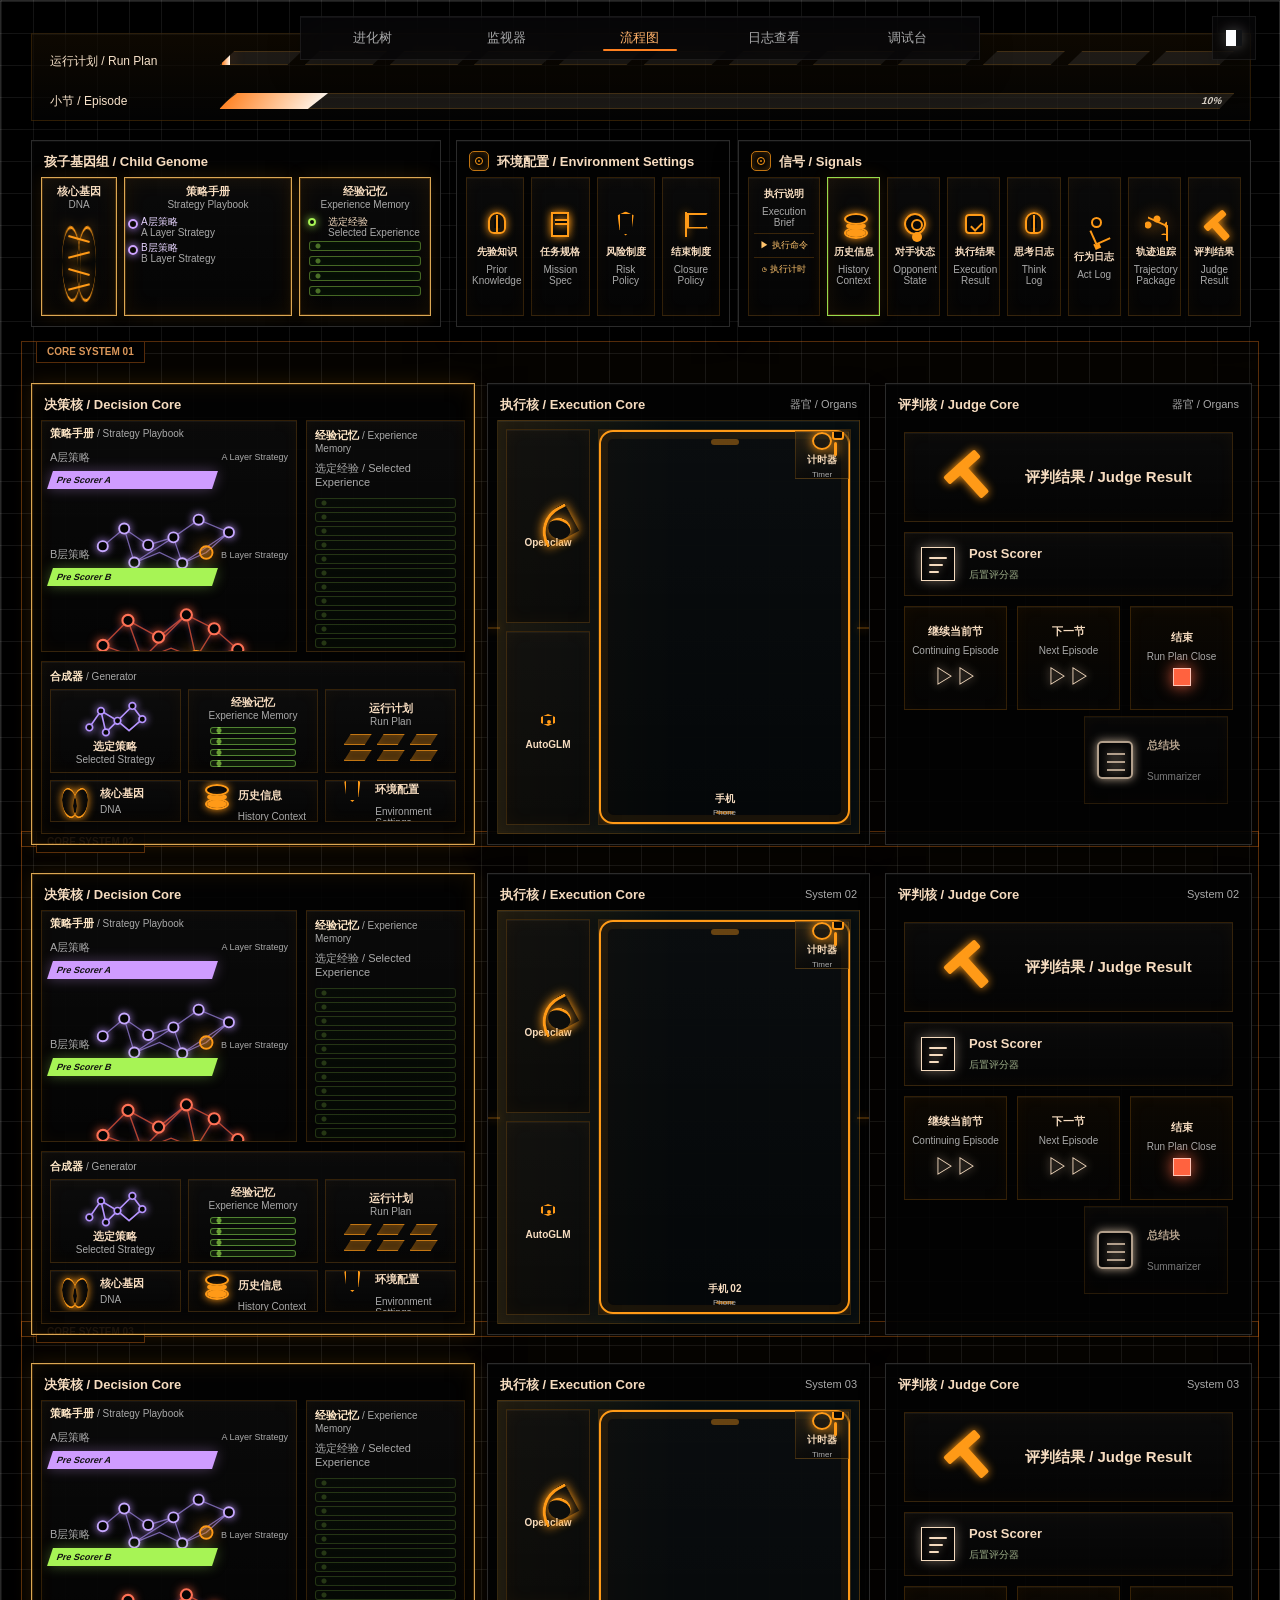
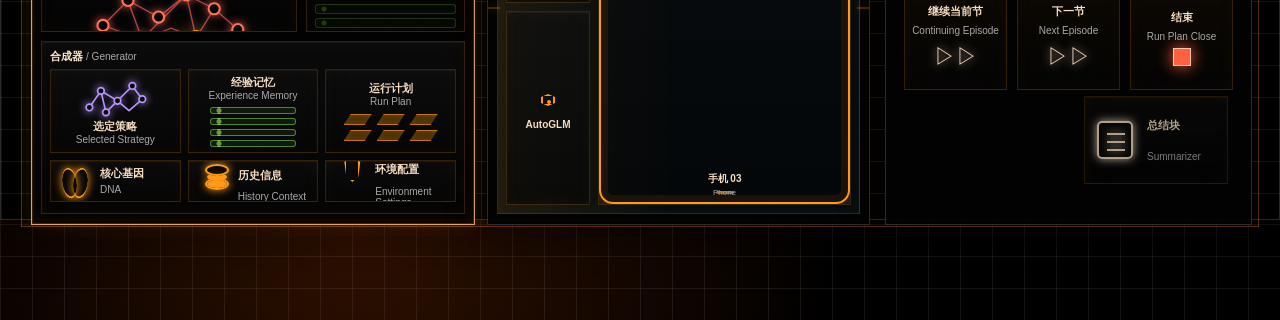
==== commit 29b52afc: "0602 visualization update" ====
--- a/Child可视化-0514/Child-流程图/index.html
+++ b/Child可视化-0514/Child-流程图/index.html
@@ -4,8 +4,15 @@
     <meta charset="UTF-8" />
     <meta name="viewport" content="width=device-width, initial-scale=1.0" />
     <title>Child Genome Flow</title>
-    <link rel="stylesheet" href="./styles.css" />
-    <link rel="stylesheet" href="../nav.css" />
+    <script>
+      try {
+        document.documentElement.dataset.theme = localStorage.getItem("child-theme") || "dark";
+      } catch {
+        document.documentElement.dataset.theme = "dark";
+      }
+    </script>
+    <link rel="stylesheet" href="./styles.css?v=flow-phone-width-15" />
+    <link rel="stylesheet" href="../nav.css?v=theme-icon-2" />
   </head>
   <body>
     <a class="back-link" href="../index.html" aria-label="返回进化树界面">
@@ -57,10 +64,8 @@
           <article class="micro-card source-card strategy-source wide" data-glow="strategy" data-log-topic="strategy-playbook">
             <h3>策略手册<br /><small>Strategy Playbook</small></h3>
             <ul class="dot-list">
-              <li><span></span>长期策略<br /><small>Long Term Strategy Graph</small></li>
-              <li><span></span>短期索引<br /><small>Transition Index</small></li>
-              <li><span></span>短期策略<br /><small>Short Term Strategy Graph</small></li>
-              <li><span></span>选定策略<br /><small>Selected Strategy</small></li>
+              <li><span></span>A层策略<br /><small>A Layer Strategy</small></li>
+              <li><span></span>B层策略<br /><small>B Layer Strategy</small></li>
             </ul>
           </article>
           <article class="micro-card source-card memory-source" data-glow="memory" data-log-topic="experience-memory">
@@ -154,7 +159,10 @@
         <div class="decision-layout">
           <article class="decision-box strategy-box">
             <h3>策略手册 <small>/ Strategy Playbook</small></h3>
-            <p class="debug-link" data-debug-topic="long-term-strategy">长期策略图 / Long Term Strategy Graph</p>
+            <p class="debug-link strategy-heading" data-debug-topic="long-term-strategy">
+              A层策略 <small>A Layer Strategy</small>
+              <span class="pre-scorer scorer-a" data-debug-topic="pre-scorer-a">Pre Scorer A</span>
+            </p>
             <svg class="strategy-map long-map" viewBox="0 0 250 130" aria-hidden="true" data-debug-topic="long-term-strategy">
               <path d="M20 78 L54 50 L92 76 L132 64 L172 36 L220 56" />
               <path d="M54 50 L70 104 L132 64 L146 105 L220 56" />
@@ -169,8 +177,10 @@
               <circle class="node selected-node" cx="184" cy="88" r="10" />
               <circle class="node n9" cx="220" cy="56" r="8" />
             </svg>
-            <span class="choice-badge transition-badge" data-debug-topic="transition-index">转移索引<br /><small>Transition Index</small></span>
-            <p class="debug-link" data-debug-topic="short-term-strategy">短期策略图 / Short Term Strategy Graph</p>
+            <p class="debug-link strategy-heading" data-debug-topic="short-term-strategy">
+              B层策略 <small>B Layer Strategy</small>
+              <span class="pre-scorer scorer-b" data-debug-topic="pre-scorer-b">Pre Scorer B</span>
+            </p>
             <svg class="strategy-map short-map" viewBox="0 0 250 118" aria-hidden="true" data-debug-topic="short-term-strategy">
               <path d="M30 74 L66 38 L110 62 L150 30 L190 50 L224 80" />
               <path d="M66 38 L86 94 L150 30 L164 92 L224 80" />
@@ -184,7 +194,6 @@
               <circle class="warm-node" cx="190" cy="50" r="8" />
               <circle class="warm-node" cx="224" cy="80" r="8" />
             </svg>
-            <span class="choice-badge selected-badge" data-debug-topic="selected-strategy">选定策略<br /><small>Selected Strategy</small></span>
           </article>
 
           <article class="decision-box experience-box" data-debug-topic="experience-memory">
@@ -195,47 +204,47 @@
               <i></i><i></i><i></i><i></i><i></i>
             </div>
           </article>
-        </div>
-      </section>
-
-      <section class="panel agent-panel">
-        <h2><span class="panel-mark agent-mark"></span>Agent</h2>
-        <div class="agent-grid">
-          <article class="agent-card selected-strategy" data-debug-topic="selected-strategy">
-            <svg viewBox="0 0 82 52" aria-hidden="true">
-              <path d="M10 38 L24 18 L44 30 L62 12 L74 28" />
-              <path d="M24 18 L30 44 L44 30 L58 42 L74 28" />
-              <circle cx="10" cy="38" r="4" /><circle cx="24" cy="18" r="4" />
-              <circle cx="30" cy="44" r="4" /><circle cx="44" cy="30" r="4" />
-              <circle cx="62" cy="12" r="4" /><circle cx="74" cy="28" r="4" />
-            </svg>
-            <b>选定策略</b>
-            <small>Selected Strategy</small>
-          </article>
-          <article class="agent-card agent-memory" data-debug-topic="experience-memory">
-            <b>经验记忆</b>
-            <small>Experience Memory</small>
-            <div class="green-bars"><i></i><i></i><i></i><i></i></div>
-          </article>
-          <article class="agent-card agent-run" data-debug-topic="run-plan">
-            <b>运行计划</b>
-            <small>Run Plan</small>
-            <div class="tiny-plan"><i></i><i></i><i></i><i></i><i></i><i></i></div>
-          </article>
-          <article class="agent-card compact" data-debug-topic="core-gene">
-            <span class="mini-dna"></span>
-            <b>核心基因</b>
-            <small>DNA</small>
-          </article>
-          <article class="agent-card compact" data-debug-topic="history-context">
-            <span class="tile-icon stack-icon"></span>
-            <b>历史信息</b>
-            <small>History Context</small>
-          </article>
-          <article class="agent-card compact" data-debug-topic="environment-settings">
-            <span class="tile-icon shield-icon"></span>
-            <b>环境配置</b>
-            <small>Environment Settings</small>
+
+          <article class="decision-box generator-box" data-debug-topic="generator">
+            <h3>合成器 <small>/ Generator</small></h3>
+            <div class="generator-grid">
+              <article class="agent-card selected-strategy" data-debug-topic="selected-strategy">
+                <svg viewBox="0 0 82 52" aria-hidden="true">
+                  <path d="M10 38 L24 18 L44 30 L62 12 L74 28" />
+                  <path d="M24 18 L30 44 L44 30 L58 42 L74 28" />
+                  <circle cx="10" cy="38" r="4" /><circle cx="24" cy="18" r="4" />
+                  <circle cx="30" cy="44" r="4" /><circle cx="44" cy="30" r="4" />
+                  <circle cx="62" cy="12" r="4" /><circle cx="74" cy="28" r="4" />
+                </svg>
+                <b>选定策略</b>
+                <small>Selected Strategy</small>
+              </article>
+              <article class="agent-card agent-memory" data-debug-topic="experience-memory">
+                <b>经验记忆</b>
+                <small>Experience Memory</small>
+                <div class="green-bars"><i></i><i></i><i></i><i></i></div>
+              </article>
+              <article class="agent-card agent-run" data-debug-topic="run-plan">
+                <b>运行计划</b>
+                <small>Run Plan</small>
+                <div class="tiny-plan"><i></i><i></i><i></i><i></i><i></i><i></i></div>
+              </article>
+              <article class="agent-card compact" data-debug-topic="core-gene">
+                <span class="mini-dna"></span>
+                <b>核心基因</b>
+                <small>DNA</small>
+              </article>
+              <article class="agent-card compact" data-debug-topic="history-context">
+                <span class="tile-icon stack-icon"></span>
+                <b>历史信息</b>
+                <small>History Context</small>
+              </article>
+              <article class="agent-card compact" data-debug-topic="environment-settings">
+                <span class="tile-icon shield-icon"></span>
+                <b>环境配置</b>
+                <small>Environment Settings</small>
+              </article>
+            </div>
           </article>
         </div>
       </section>
@@ -248,12 +257,11 @@
               <span class="organ-icon claw-icon"></span>
               <b>Openclaw</b>
             </div>
-            <div class="lane-track"></div>
             <div class="organ autoglm" data-debug-topic="autoglm">
               <span class="organ-icon glm-icon"></span>
               <b>AutoGLM</b>
             </div>
-            <div class="organ phone" data-debug-topic="phone">
+            <div class="organ phone" data-monitor-device="phone-1">
               <span class="organ-icon phone-icon"></span>
               <b>手机</b><small>Phone</small>
             </div>
@@ -267,14 +275,13 @@
               <span class="organ-icon claw-icon"></span>
               <b>Openclaw</b>
             </div>
-            <div class="lane-track"></div>
             <div class="organ autoglm" data-debug-topic="autoglm">
               <span class="organ-icon glm-icon"></span>
               <b>AutoGLM</b>
             </div>
-            <div class="organ phone" data-debug-topic="phone">
+            <div class="organ phone" data-monitor-device="phone-2">
               <span class="organ-icon phone-icon"></span>
-              <b>手机</b><small>Phone</small>
+              <b>手机 02</b><small>Phone</small>
             </div>
             <div class="organ timer" data-debug-topic="timer">
               <span class="organ-icon timer-icon"><i></i></span>
@@ -286,14 +293,13 @@
               <span class="organ-icon claw-icon"></span>
               <b>Openclaw</b>
             </div>
-            <div class="lane-track"></div>
             <div class="organ autoglm" data-debug-topic="autoglm">
               <span class="organ-icon glm-icon"></span>
               <b>AutoGLM</b>
             </div>
-            <div class="organ phone" data-debug-topic="phone">
+            <div class="organ phone" data-monitor-device="phone-3">
               <span class="organ-icon phone-icon"></span>
-              <b>手机</b><small>Phone</small>
+              <b>手机 03</b><small>Phone</small>
             </div>
             <div class="organ timer" data-debug-topic="timer">
               <span class="organ-icon timer-icon"><i></i></span>
@@ -308,6 +314,11 @@
         <article class="judge-result" data-debug-topic="judge-result">
           <span class="big-gavel"></span>
           <b>评判结果 / Judge Result</b>
+        </article>
+        <article class="selector-card" data-debug-topic="selector">
+          <span class="post-scorer-icon"><i></i></span>
+          <b>Post Scorer</b>
+          <small>后置评分器</small>
         </article>
         <div class="choices">
           <article class="choice-card continue-choice" data-debug-topic="continuing-episode">
@@ -392,9 +403,9 @@
         <path class="beam lane-done-beam lane2-done-beam" d="M552 568 C730 568 890 522 1008 486" />
         <path class="beam lane-done-beam lane3-done-beam" d="M552 698 C730 698 890 584 1016 486" />
 
-        <path class="beam judge-choice-beam continue-beam" d="M1000 486 C980 490 958 498 956 508" />
-        <path class="beam judge-choice-beam next-beam" d="M1008 486 C1030 492 1062 500 1064 508" />
-        <path class="beam judge-choice-beam close-beam" d="M1016 486 C1076 498 1172 504 1174 508" />
+        <path class="beam judge-choice-beam continue-beam" d="M1000 486 C982 520 958 550 956 568" />
+        <path class="beam judge-choice-beam next-beam" d="M1008 486 C1030 522 1062 552 1064 568" />
+        <path class="beam judge-choice-beam close-beam" d="M1016 486 C1076 524 1172 554 1174 568" />
         <path class="beam return-beam reverse-beam" d="M956 630 C850 666 620 650 438 492" />
         <path class="beam next-return-beam reverse-beam" d="M1064 630 C910 690 650 660 438 492" />
         <path class="beam close-summary-beam" d="M1174 630 L1174 674" />
@@ -402,18 +413,18 @@
       </svg>
 
       <div class="flow-dot global-dot dot-a"></div>
-      <div class="flow-dot global-dot dot-b"></div>
-      <div class="flow-dot global-dot dot-c"></div>
     </main>
     <nav class="bottom-page-nav" aria-label="页面导航">
       <div class="bottom-nav-rail">
         <a href="../index.html">进化树</a>
+        <a href="../监视器/index.html">监视器</a>
         <a class="is-active" href="../Child-流程图/index.html">流程图</a>
         <a href="../日志查看/index.html">日志查看</a>
-        <a href="../调试台/index.html">调试台</a>
+        <a href="../调试台/index.html?v=debug-title-controls-11">调试台</a>
       </div>
     </nav>
 
-    <script src="./script.js"></script>
+    <script src="../theme.js?v=theme-icon-1"></script>
+    <script src="./script.js?v=flow-phone-width-15"></script>
   </body>
 </html>
--- a/Child可视化-0514/Child-流程图/styles.css
+++ b/Child可视化-0514/Child-流程图/styles.css
@@ -29,7 +29,8 @@
 }
 
 body {
-  overflow: hidden;
+  min-height: 1920px;
+  overflow: auto;
   background: #000;
   font-family: "PingFang SC", "Microsoft YaHei", "Noto Sans CJK SC", Arial, sans-serif;
   letter-spacing: 0;
@@ -76,19 +77,20 @@
 
 .stage {
   position: absolute;
-  top: 50%;
+  top: 0;
   left: 50%;
   width: 1280px;
-  height: 832px;
-  overflow: hidden;
+  height: 1820px;
+  overflow: visible;
   color: var(--text);
   font-size: 12px;
   background: #000;
   border: 1px solid rgba(255, 255, 255, 0.16);
+  border-radius: 0 !important;
   box-shadow:
     inset 0 0 52px rgba(255, 255, 255, 0.025),
     0 0 40px rgba(0, 0, 0, 0.85);
-  transform-origin: center center;
+  transform-origin: top center;
 }
 
 .stage::before {
@@ -429,14 +431,7 @@
   top: 340px;
   left: 30px;
   width: 444px;
-  height: 286px;
-}
-
-.agent-panel {
-  top: 635px;
-  left: 30px;
-  width: 436px;
-  height: 168px;
+  height: 462px;
 }
 
 .execution-core {
@@ -468,6 +463,7 @@
 .agent-card,
 .organ,
 .judge-result,
+.selector-card,
 .choice-card,
 .summarizer {
   position: relative;
@@ -488,6 +484,7 @@
 .agent-card::before,
 .organ::before,
 .judge-result::before,
+.selector-card::before,
 .choice-card::before,
 .summarizer::before {
   content: "";
@@ -689,12 +686,14 @@
 }
 
 [data-log-topic],
-[data-debug-topic] {
+[data-debug-topic],
+[data-monitor-device] {
   cursor: pointer;
 }
 
 [data-log-topic]:hover,
-[data-debug-topic]:hover {
+[data-debug-topic]:hover,
+[data-monitor-device]:hover {
   border-color: rgba(255, 209, 122, 0.86);
   box-shadow:
     inset 0 0 20px rgba(255, 154, 23, 0.16),
@@ -957,6 +956,7 @@
   z-index: 2;
   display: grid;
   grid-template-columns: 256px 1fr;
+  grid-template-rows: 232px minmax(0, 1fr);
   gap: 9px;
   height: 100%;
 }
@@ -984,11 +984,11 @@
 }
 
 .long-map {
-  height: 94px;
+  height: 78px;
 }
 
 .short-map {
-  height: 82px;
+  height: 70px;
 }
 
 .strategy-map path {
@@ -1043,7 +1043,7 @@
 }
 
 .transition-badge {
-  top: 94px;
+  top: 82px;
   right: 10px;
 }
 
@@ -1054,6 +1054,12 @@
 
 .experience-box {
   padding-top: 8px;
+}
+
+.generator-box {
+  grid-column: 1 / 3;
+  min-height: 0;
+  padding: 8px;
 }
 
 .decision-memory {
@@ -1067,14 +1073,14 @@
   opacity: 0.48;
 }
 
-.agent-grid {
+.generator-grid {
   position: relative;
   z-index: 2;
   display: grid;
   grid-template-columns: repeat(3, 1fr);
-  grid-template-rows: 1fr 48px;
+  grid-template-rows: 1fr 42px;
   gap: 7px;
-  height: 100%;
+  height: calc(100% - 22px);
 }
 
 .agent-card {
@@ -1144,7 +1150,7 @@
   justify-items: start;
   align-items: center;
   text-align: left;
-  padding: 6px 10px;
+  padding: 4px 10px;
 }
 
 .agent-card.compact small {
@@ -1185,23 +1191,26 @@
   position: relative;
   z-index: 2;
   display: grid;
-  grid-template-rows: repeat(3, 1fr);
-  gap: 10px;
+  place-items: center;
   height: 100%;
 }
 
 .execution-lane {
   position: relative;
   display: grid;
-  grid-template-columns: repeat(4, 1fr);
-  gap: 10px;
-  padding: 13px 12px;
-  border: 1px solid rgba(255, 154, 23, 0.42);
-  border-radius: 8px;
+  grid-template-columns: repeat(4, minmax(0, 1fr));
+  gap: 8px;
+  width: 100%;
+  min-height: 132px;
+  padding: 14px 11px;
+  border: 1px solid rgba(255, 154, 23, 0.2);
+  border-radius: 7px;
   background:
-    linear-gradient(90deg, rgba(255, 154, 23, 0.08), transparent 48%),
-    rgba(5, 19, 25, 0.82);
-  box-shadow: inset 0 0 18px rgba(255, 154, 23, 0.08);
+    linear-gradient(90deg, rgba(255, 154, 23, 0.1), transparent 48%),
+    rgba(5, 19, 25, 0.56);
+  box-shadow:
+    inset 0 1px 0 rgba(255, 255, 255, 0.05),
+    inset 0 0 18px rgba(255, 154, 23, 0.055);
 }
 
 .execution-lane::before,
@@ -1357,8 +1366,8 @@
 .judge-result {
   position: relative;
   z-index: 2;
-  height: 104px;
-  margin: 16px 9px 18px;
+  height: 90px;
+  margin: 12px 9px 10px;
   display: grid;
   grid-template-columns: 90px 1fr;
   align-items: center;
@@ -1386,6 +1395,63 @@
   top: 14px;
   width: 11px;
   height: 38px;
+}
+
+.selector-card {
+  position: relative;
+  z-index: 2;
+  height: 70px;
+  margin: 0 9px 10px;
+  display: grid;
+  grid-template-columns: 58px 1fr;
+  align-items: center;
+  padding: 10px 18px;
+  color: #e6ffc9;
+  font-size: 13px;
+  border-color: rgba(167, 244, 85, 0.46);
+  background:
+    linear-gradient(180deg, rgba(14, 39, 10, 0.72), rgba(0, 0, 0, 0.94)),
+    rgba(0, 0, 0, 0.9);
+  box-shadow:
+    inset 0 0 18px rgba(167, 244, 85, 0.08),
+    inset 0 0 1px rgba(230, 255, 201, 0.24);
+}
+
+.selector-card small {
+  grid-column: 2;
+}
+
+.selector-icon {
+  position: relative;
+  grid-row: 1 / span 2;
+  width: 38px;
+  height: 38px;
+  border: 2px solid currentColor;
+  border-radius: 50%;
+  box-shadow: 0 0 10px currentColor;
+}
+
+.selector-icon i {
+  position: absolute;
+  left: 7px;
+  width: 21px;
+  height: 2px;
+  background: currentColor;
+  box-shadow: 0 0 8px currentColor;
+}
+
+.selector-icon i:nth-child(1) {
+  top: 11px;
+  transform: rotate(28deg);
+}
+
+.selector-icon i:nth-child(2) {
+  top: 18px;
+}
+
+.selector-icon i:nth-child(3) {
+  top: 25px;
+  transform: rotate(-28deg);
 }
 
 .choices {
@@ -1395,7 +1461,7 @@
   grid-template-columns: repeat(3, 1fr);
   gap: 10px;
   margin: 0 9px;
-  height: 126px;
+  height: 104px;
 }
 
 .choice-card {
@@ -1578,9 +1644,10 @@
 .stage.sources-active .memory-source,
 .stage.sources-active .history-signal,
 .stage.decision-active .decision-core,
-.stage.agent-active .agent-panel,
+.stage.agent-active .generator-box,
 .stage.execution-active .execution-core,
 .stage.judge-active .judge-result,
+.stage.judge-active .selector-card,
 .stage.summarizer-active .summarizer,
 .stage.trajectory-active .trajectory-signal {
   animation: activeBreath 2.05s ease-in-out infinite;
@@ -1755,6 +1822,7 @@
 .stage.agent-active .agent-card::before,
 .stage.execution-active .organ::before,
 .stage.judge-active .judge-result::before,
+.stage.judge-active .selector-card::before,
 .stage.choice-continue .continue-choice::before,
 .stage.choice-next .next-choice::before,
 .stage.choice-close .close-choice::before,
@@ -1934,3 +2002,1005 @@
     transform: translateX(120%);
   }
 }
+
+body {
+  color: var(--text);
+  background:
+    radial-gradient(circle at 28% 4%, rgba(255, 89, 0, 0.18), transparent 38%),
+    linear-gradient(var(--line-soft) 1px, transparent 1px),
+    linear-gradient(90deg, var(--line-soft) 1px, transparent 1px),
+    var(--bg);
+  background-size: auto, 32px 32px, 32px 32px, auto;
+}
+
+.back-link {
+  display: none;
+}
+
+.stage {
+  background:
+    linear-gradient(var(--line-soft) 1px, transparent 1px),
+    linear-gradient(90deg, var(--line-soft) 1px, transparent 1px),
+    var(--bg);
+  background-size: 32px 32px, 32px 32px, auto;
+  border-color: var(--line);
+  border-radius: 12px;
+  box-shadow:
+    0 20px 46px rgba(0, 0, 0, 0.34),
+    inset 0 1px 0 rgba(255, 255, 255, 0.04);
+}
+
+.status-panel,
+.panel,
+.micro-card,
+.signal-tile,
+.decision-box,
+.agent-card,
+.organ,
+.judge-result,
+.selector-card,
+.choice-card,
+.summarizer {
+  border-color: var(--line);
+  background: var(--panel);
+  box-shadow:
+    inset 0 1px 0 rgba(255, 255, 255, 0.04),
+    0 10px 26px rgba(0, 0, 0, 0.18);
+}
+
+.status-panel,
+.panel {
+  border-radius: 12px;
+}
+
+.micro-card,
+.signal-tile,
+.decision-box,
+.agent-card,
+.organ,
+.judge-result,
+.selector-card,
+.choice-card,
+.summarizer {
+  border-radius: 8px;
+}
+
+.status-label,
+.panel h2,
+.micro-card h3,
+.signal-tile,
+.agent-card,
+.organ,
+.judge-result,
+.selector-card,
+.choice-card,
+.summarizer {
+  color: var(--text);
+  text-shadow: none;
+}
+
+.panel h2 small,
+.micro-card small,
+.signal-tile small,
+.agent-card small,
+.organ small,
+.choice-card small,
+.summarizer small,
+.decision-box small,
+.decision-box p {
+  color: var(--muted);
+}
+
+[data-log-topic]:hover,
+[data-debug-topic]:hover,
+[data-monitor-device]:hover {
+  border-color: rgba(255, 128, 31, 0.72);
+  box-shadow:
+    inset 0 0 0 1px rgba(255, 128, 31, 0.16),
+    0 12px 26px rgba(255, 128, 31, 0.12);
+}
+
+html[data-theme="light"] body {
+  background:
+    radial-gradient(circle at 28% 4%, rgba(255, 128, 31, 0.13), transparent 38%),
+    linear-gradient(var(--line-soft) 1px, transparent 1px),
+    linear-gradient(90deg, var(--line-soft) 1px, transparent 1px),
+    var(--bg);
+  background-size: auto, 32px 32px, 32px 32px, auto;
+}
+
+html[data-theme="light"] .stage {
+  box-shadow: 0 18px 42px rgba(36, 39, 44, 0.12);
+}
+
+html[data-theme="light"] .status-panel,
+html[data-theme="light"] .panel,
+html[data-theme="light"] .micro-card,
+html[data-theme="light"] .signal-tile,
+html[data-theme="light"] .decision-box,
+html[data-theme="light"] .agent-card,
+html[data-theme="light"] .organ,
+html[data-theme="light"] .judge-result,
+html[data-theme="light"] .selector-card,
+html[data-theme="light"] .choice-card,
+html[data-theme="light"] .summarizer {
+  background: rgba(255, 255, 255, 0.88);
+  box-shadow:
+    inset 0 1px 0 rgba(255, 255, 255, 0.7),
+    0 12px 28px rgba(36, 39, 44, 0.1);
+}
+
+html[data-theme="light"] .choice-badge {
+  background: rgba(255, 247, 243, 0.94);
+}
+
+html[data-theme="light"] .episode-percent {
+  color: #111316;
+  text-shadow: none;
+}
+
+html[data-theme="light"] .execution-lane {
+  border-color: rgba(255, 128, 31, 0.32);
+  background:
+    linear-gradient(90deg, rgba(255, 128, 31, 0.08), transparent 48%),
+    rgba(255, 255, 255, 0.78);
+  box-shadow: inset 0 0 18px rgba(255, 128, 31, 0.06);
+}
+
+html[data-theme="light"] .timer-icon::before {
+  background: #ffffff;
+}
+
+html[data-theme="light"] .strategy-map .node,
+html[data-theme="light"] .agent-card svg circle {
+  fill: rgba(182, 148, 255, 0.2);
+  filter: drop-shadow(0 0 7px rgba(182, 148, 255, 0.42));
+}
+
+html[data-theme="light"] .strategy-map .warm-node {
+  fill: rgba(255, 98, 63, 0.18);
+  filter: drop-shadow(0 0 7px rgba(255, 98, 63, 0.4));
+}
+
+html[data-theme="light"] .strategy-map .selected-node {
+  fill: rgba(255, 128, 31, 0.24);
+  filter: drop-shadow(0 0 10px rgba(255, 128, 31, 0.5));
+}
+
+html[data-theme="light"] .map-dot,
+html[data-theme="light"] .flow-dot {
+  background: rgba(255, 128, 31, 0.78);
+  fill: rgba(255, 128, 31, 0.72);
+  box-shadow:
+    0 0 0 5px rgba(255, 128, 31, 0.12),
+    0 0 18px rgba(255, 128, 31, 0.34);
+}
+
+html[data-theme="light"] .dot-c {
+  background: rgba(167, 244, 85, 0.78);
+  box-shadow:
+    0 0 0 5px rgba(167, 244, 85, 0.14),
+    0 0 18px rgba(93, 160, 28, 0.34);
+}
+
+html[data-theme="light"] .stage.sources-active .dna-source,
+html[data-theme="light"] .stage.sources-active .strategy-source,
+html[data-theme="light"] .stage.sources-active .memory-source,
+html[data-theme="light"] .stage.sources-active .history-signal,
+html[data-theme="light"] .stage.decision-active .decision-core,
+html[data-theme="light"] .stage.agent-active .generator-box,
+html[data-theme="light"] .stage.execution-active .execution-core,
+html[data-theme="light"] .stage.judge-active .judge-result,
+html[data-theme="light"] .stage.judge-active .selector-card,
+html[data-theme="light"] .stage.summarizer-active .summarizer,
+html[data-theme="light"] .stage.trajectory-active .trajectory-signal {
+  background:
+    linear-gradient(180deg, rgba(255, 128, 31, 0.1), rgba(255, 128, 31, 0.035)),
+    rgba(255, 255, 255, 0.88);
+  box-shadow:
+    inset 0 0 0 1px rgba(255, 128, 31, 0.14),
+    0 12px 28px rgba(255, 128, 31, 0.12);
+}
+
+html[data-theme="light"] .stage.sources-active .history-signal,
+html[data-theme="light"] .stage.trajectory-active .trajectory-signal,
+html[data-theme="light"] .stage.lane1-done .lane-1,
+html[data-theme="light"] .stage.lane2-done .lane-2,
+html[data-theme="light"] .stage.lane3-done .lane-3 {
+  background:
+    linear-gradient(180deg, rgba(167, 244, 85, 0.1), rgba(167, 244, 85, 0.035)),
+    rgba(255, 255, 255, 0.88);
+  box-shadow:
+    inset 0 0 0 1px rgba(93, 160, 28, 0.14),
+    0 12px 28px rgba(93, 160, 28, 0.12);
+}
+
+html[data-theme="light"] .stage.choice-next .next-choice,
+html[data-theme="light"] .stage.summarizer-active .summarizer {
+  background:
+    linear-gradient(180deg, rgba(182, 148, 255, 0.11), rgba(182, 148, 255, 0.035)),
+    rgba(255, 255, 255, 0.9);
+  box-shadow:
+    inset 0 0 0 1px rgba(182, 148, 255, 0.16),
+    0 12px 28px rgba(128, 84, 210, 0.12);
+}
+
+html[data-theme="light"] .stage.choice-close .close-choice {
+  background:
+    linear-gradient(180deg, rgba(255, 98, 63, 0.12), rgba(255, 98, 63, 0.04)),
+    rgba(255, 255, 255, 0.9);
+  box-shadow:
+    inset 0 0 0 1px rgba(255, 98, 63, 0.16),
+    0 12px 28px rgba(255, 98, 63, 0.12);
+}
+
+.micro-card,
+.signal-tile,
+.decision-box,
+.agent-card,
+.organ,
+.judge-result,
+.selector-card,
+.choice-card,
+.summarizer {
+  border-color: rgba(255, 154, 23, 0.18);
+  background:
+    linear-gradient(180deg, rgba(255, 255, 255, 0.035), rgba(255, 255, 255, 0.01)),
+    rgba(0, 0, 0, 0.62);
+  box-shadow:
+    inset 0 1px 0 rgba(255, 255, 255, 0.045),
+    inset 0 0 16px rgba(255, 154, 23, 0.04);
+}
+
+.micro-card::before,
+.signal-tile::before,
+.decision-box::before,
+.agent-card::before,
+.organ::before,
+.judge-result::before,
+.selector-card::before,
+.choice-card::before,
+.summarizer::before {
+  background: linear-gradient(90deg, transparent, rgba(255, 154, 23, 0.08), transparent);
+}
+
+.choice-card,
+.selector-card,
+.judge-result,
+.summarizer {
+  border-radius: 7px;
+}
+
+.choice-card {
+  background:
+    linear-gradient(180deg, rgba(255, 154, 23, 0.045), rgba(255, 255, 255, 0.01)),
+    rgba(0, 0, 0, 0.58);
+}
+
+.stage.sources-active .dna-source,
+.stage.sources-active .strategy-source,
+.stage.sources-active .memory-source,
+.stage.sources-active .history-signal,
+.stage.decision-active .decision-core,
+.stage.agent-active .generator-box,
+.stage.execution-active .execution-core,
+.stage.judge-active .judge-result,
+.stage.judge-active .selector-card,
+.stage.summarizer-active .summarizer,
+.stage.trajectory-active .trajectory-signal {
+  box-shadow:
+    inset 0 0 0 1px rgba(255, 154, 23, 0.18),
+    inset 0 0 22px rgba(255, 154, 23, 0.08),
+    0 0 18px rgba(255, 154, 23, 0.12);
+}
+
+.stage.execution-active .execution-lane {
+  border-color: rgba(255, 180, 72, 0.5);
+  box-shadow:
+    inset 0 0 24px rgba(255, 154, 23, 0.1),
+    0 0 16px rgba(255, 154, 23, 0.12);
+}
+
+html[data-theme="light"] .micro-card,
+html[data-theme="light"] .signal-tile,
+html[data-theme="light"] .decision-box,
+html[data-theme="light"] .agent-card,
+html[data-theme="light"] .organ,
+html[data-theme="light"] .judge-result,
+html[data-theme="light"] .selector-card,
+html[data-theme="light"] .choice-card,
+html[data-theme="light"] .summarizer {
+  border-color: rgba(17, 19, 22, 0.08);
+  background:
+    linear-gradient(180deg, rgba(255, 128, 31, 0.035), rgba(255, 255, 255, 0)),
+    rgba(255, 255, 255, 0.72);
+  box-shadow:
+    inset 0 1px 0 rgba(255, 255, 255, 0.72),
+    0 10px 22px rgba(36, 39, 44, 0.065);
+}
+
+html[data-theme="light"] .execution-lane {
+  border-color: rgba(17, 19, 22, 0.08);
+  background:
+    linear-gradient(90deg, rgba(255, 128, 31, 0.055), transparent 48%),
+    rgba(255, 255, 255, 0.62);
+  box-shadow:
+    inset 0 1px 0 rgba(255, 255, 255, 0.72),
+    0 10px 22px rgba(36, 39, 44, 0.055);
+}
+
+body {
+  font-family:
+    Inter,
+    "SF Pro Display",
+    "PingFang SC",
+    "Microsoft YaHei",
+    Arial,
+    sans-serif;
+}
+
+.stage {
+  font-size: 12px;
+}
+
+.panel h2 {
+  font-size: 13px;
+  font-weight: 650;
+}
+
+.panel h2 small,
+.status-label,
+.decision-box h3,
+.process-card h1,
+.result-card h1 {
+  letter-spacing: 0;
+}
+
+.status-label {
+  font-size: 12px;
+  color: color-mix(in srgb, var(--text) 84%, white);
+}
+
+.status-panel {
+  height: 88px;
+  padding: 12px 18px;
+  border-color: rgba(255, 154, 23, 0.14);
+  background:
+    linear-gradient(180deg, rgba(255, 154, 23, 0.055), rgba(255, 255, 255, 0.01)),
+    rgba(0, 0, 0, 0.7);
+}
+
+.status-row {
+  grid-template-columns: 172px 1fr;
+  height: 30px;
+}
+
+.status-row + .status-row {
+  margin-top: 10px;
+}
+
+.run-segments {
+  gap: 7px;
+  height: 20px;
+}
+
+.run-segments i {
+  height: 14px;
+  border: 0;
+  background: rgba(255, 154, 23, 0.12);
+  box-shadow: inset 0 0 0 1px rgba(255, 154, 23, 0.16);
+}
+
+.run-segments i.done::before,
+.run-segments i.active::before {
+  background: linear-gradient(90deg, rgba(255, 128, 31, 0.92), rgba(255, 209, 122, 0.72));
+}
+
+.episode-bar {
+  height: 14px;
+  border: 0;
+  border-radius: 999px;
+  background: rgba(255, 255, 255, 0.075);
+  box-shadow:
+    inset 0 0 0 1px rgba(255, 154, 23, 0.16),
+    inset 0 0 14px rgba(255, 154, 23, 0.05);
+}
+
+.episode-fill {
+  border-radius: inherit;
+  background: linear-gradient(90deg, #ff801f, #ffd17a);
+  box-shadow: 0 0 18px rgba(255, 128, 31, 0.34);
+}
+
+.episode-percent {
+  justify-content: end;
+  padding-right: 10px;
+  color: rgba(255, 247, 234, 0.82);
+  font-size: 10px;
+  font-weight: 650;
+  text-shadow: none;
+}
+
+.decision-box h3,
+.decision-box p,
+.agent-card,
+.organ,
+.selector-card,
+.choice-card,
+.summarizer {
+  font-size: 11px;
+}
+
+.decision-box h3 {
+  font-weight: 650;
+}
+
+.strategy-heading {
+  display: grid;
+  grid-template-columns: minmax(0, 1fr) auto;
+  align-items: center;
+  gap: 6px;
+}
+
+.strategy-heading small {
+  display: block;
+  color: var(--muted);
+  font-size: 9px;
+  line-height: 1.2;
+}
+
+.pre-scorer {
+  display: inline-flex;
+  align-items: center;
+  height: 18px;
+  padding: 0 7px;
+  color: #101010;
+  font-size: 9px;
+  font-weight: 700;
+  line-height: 1;
+  border-radius: 999px;
+}
+
+.scorer-a {
+  background: #cf9cff;
+  box-shadow: 0 0 12px rgba(207, 156, 255, 0.34);
+}
+
+.scorer-b {
+  background: #a7f455;
+  box-shadow: 0 0 12px rgba(167, 244, 85, 0.34);
+}
+
+.lanes {
+  place-items: stretch;
+  padding: 10px 0;
+}
+
+.execution-lane {
+  align-self: center;
+  display: grid;
+  grid-template-columns: 112px minmax(0, 1fr);
+  grid-template-rows: 102px 102px;
+  grid-template-areas:
+    "openclaw phone"
+    "autoglm phone";
+  gap: 12px;
+  min-height: 270px;
+  padding: 12px;
+  border-radius: 12px;
+}
+
+.execution-lane::before,
+.execution-lane::after {
+  opacity: 0.45;
+}
+
+.organ {
+  border-radius: 10px;
+  gap: 5px;
+  padding: 8px;
+}
+
+.organ.openclaw {
+  grid-area: openclaw;
+}
+
+.organ.autoglm {
+  grid-area: autoglm;
+}
+
+.organ.phone {
+  grid-area: phone;
+  min-height: 100%;
+  padding-top: 30px;
+  padding-bottom: 24px;
+}
+
+.organ.timer {
+  position: absolute;
+  top: 16px;
+  right: 16px;
+  z-index: 3;
+  width: 72px;
+  height: 62px;
+  gap: 3px;
+  font-size: 10px;
+  background:
+    linear-gradient(180deg, rgba(255, 209, 122, 0.12), rgba(255, 255, 255, 0.01)),
+    rgba(0, 0, 0, 0.5);
+}
+
+.organ.phone .organ-icon {
+  width: 72px;
+  height: 112px;
+}
+
+.organ.timer .organ-icon {
+  width: 30px;
+  height: 28px;
+}
+
+.choice-card,
+.selector-card,
+.judge-result,
+.summarizer {
+  border-radius: 10px;
+}
+
+.choice-card {
+  min-height: 96px;
+  background:
+    linear-gradient(180deg, rgba(255, 154, 23, 0.045), rgba(255, 255, 255, 0.01)),
+    rgba(0, 0, 0, 0.46);
+}
+
+.selector-card {
+  grid-template-columns: 48px 1fr;
+  height: 64px;
+  padding: 10px 16px;
+}
+
+.selector-card b {
+  font-size: 13px;
+  font-weight: 650;
+}
+
+.selector-card small {
+  color: rgba(230, 255, 201, 0.68);
+  font-size: 10px;
+}
+
+.selector-icon {
+  width: 32px;
+  height: 32px;
+}
+
+.post-scorer-icon {
+  position: relative;
+  grid-row: 1 / span 2;
+  width: 34px;
+  height: 34px;
+  border-radius: 9px;
+  color: currentColor;
+  border: 1.5px solid currentColor;
+  box-shadow: 0 0 12px color-mix(in srgb, currentColor 42%, transparent);
+}
+
+.post-scorer-icon::before,
+.post-scorer-icon::after,
+.post-scorer-icon i {
+  content: "";
+  position: absolute;
+  left: 7px;
+  right: 7px;
+  height: 2px;
+  border-radius: 999px;
+  background: currentColor;
+  box-shadow: 0 0 8px color-mix(in srgb, currentColor 52%, transparent);
+}
+
+.post-scorer-icon::before {
+  top: 9px;
+}
+
+.post-scorer-icon i {
+  top: 16px;
+  right: 11px;
+}
+
+.post-scorer-icon::after {
+  top: 23px;
+  right: 15px;
+}
+
+.organ.phone .phone-icon {
+  border: 2px solid currentColor;
+  border-radius: 14px;
+  box-shadow:
+    inset 0 0 0 7px rgba(255, 154, 23, 0.08),
+    0 0 18px color-mix(in srgb, currentColor 42%, transparent);
+}
+
+.organ.phone .phone-icon::before {
+  left: 50%;
+  top: 7px;
+  width: 28px;
+  height: 6px;
+  border: 0;
+  border-radius: 999px;
+  background: currentColor;
+  opacity: 0.38;
+  box-shadow: none;
+  transform: translateX(-50%);
+}
+
+.organ.phone .phone-icon::after {
+  left: 50%;
+  bottom: 8px;
+  width: 18px;
+  height: 3px;
+  border-radius: 999px;
+  background: currentColor;
+  opacity: 0.62;
+  transform: translateX(-50%);
+}
+
+html[data-theme="light"] .stage {
+  box-shadow:
+    0 18px 42px rgba(36, 39, 44, 0.12),
+    inset 0 0 0 1px rgba(255, 128, 31, 0.05);
+}
+
+html[data-theme="light"] .status-panel,
+html[data-theme="light"] .panel,
+html[data-theme="light"] .micro-card,
+html[data-theme="light"] .signal-tile,
+html[data-theme="light"] .decision-box,
+html[data-theme="light"] .agent-card,
+html[data-theme="light"] .organ,
+html[data-theme="light"] .judge-result,
+html[data-theme="light"] .selector-card,
+html[data-theme="light"] .choice-card,
+html[data-theme="light"] .summarizer {
+  background:
+    linear-gradient(180deg, rgba(255, 128, 31, 0.035), rgba(255, 255, 255, 0)),
+    rgba(255, 255, 255, 0.74);
+  box-shadow:
+    inset 0 0 0 1px rgba(255, 128, 31, 0.08),
+    0 10px 22px rgba(255, 128, 31, 0.07);
+}
+
+html[data-theme="light"] .strategy-map .node,
+html[data-theme="light"] .agent-card svg circle {
+  fill: rgba(207, 156, 255, 0.22);
+  filter:
+    drop-shadow(0 0 7px rgba(207, 156, 255, 0.52))
+    drop-shadow(0 0 13px rgba(207, 156, 255, 0.16));
+}
+
+html[data-theme="light"] .strategy-map .warm-node {
+  fill: rgba(255, 128, 31, 0.16);
+  filter:
+    drop-shadow(0 0 7px rgba(255, 128, 31, 0.45))
+    drop-shadow(0 0 14px rgba(255, 128, 31, 0.14));
+}
+
+html[data-theme="light"] .strategy-map .selected-node,
+html[data-theme="light"] .stage.execution-active .execution-core {
+  filter: drop-shadow(0 0 10px rgba(255, 128, 31, 0.42));
+}
+
+html[data-theme="light"] .stage.sources-active .history-signal,
+html[data-theme="light"] .stage.trajectory-active .trajectory-signal,
+html[data-theme="light"] .stage.lane1-done .lane-1,
+html[data-theme="light"] .stage.lane2-done .lane-2,
+html[data-theme="light"] .stage.lane3-done .lane-3,
+html[data-theme="light"] .stage.choice-continue .continue-choice {
+  box-shadow:
+    inset 0 0 0 1px rgba(93, 160, 28, 0.16),
+    0 10px 24px rgba(93, 160, 28, 0.14);
+}
+
+html[data-theme="light"] .stage.choice-next .next-choice,
+html[data-theme="light"] .stage.summarizer-active .summarizer {
+  box-shadow:
+    inset 0 0 0 1px rgba(128, 84, 210, 0.16),
+    0 10px 24px rgba(128, 84, 210, 0.14);
+}
+
+html[data-theme="light"] .stage.choice-close .close-choice {
+  box-shadow:
+    inset 0 0 0 1px rgba(255, 98, 63, 0.16),
+    0 10px 24px rgba(255, 98, 63, 0.14);
+}
+
+html[data-theme="light"] .episode-bar {
+  background: rgba(17, 19, 22, 0.055);
+}
+
+html[data-theme="light"] .episode-percent {
+  color: rgba(22, 24, 26, 0.74);
+}
+
+button,
+a,
+.bottom-nav-rail,
+.theme-toggle,
+.panel,
+.status-panel,
+.micro-card,
+.signal-tile,
+.decision-box,
+.agent-card,
+.organ,
+.judge-result,
+.selector-card,
+.choice-card,
+.summarizer,
+.choice-badge,
+.pre-scorer,
+.post-scorer-icon {
+  border-radius: 0 !important;
+}
+
+.lanes {
+  align-content: stretch;
+  gap: 8px;
+  padding: 0;
+}
+
+.execution-lane {
+  grid-template-columns: 84px minmax(0, 1fr);
+  grid-template-rows: 54px 54px;
+  gap: 8px;
+  min-height: 124px;
+  padding: 8px;
+  border-radius: 0 !important;
+}
+
+.organ {
+  min-height: 0;
+  padding: 5px;
+  border-radius: 0 !important;
+}
+
+.organ-icon {
+  width: 30px;
+  height: 28px;
+}
+
+.organ.phone {
+  padding-top: 13px;
+  padding-bottom: 8px;
+}
+
+.organ.phone .organ-icon {
+  width: 40px;
+  height: 72px;
+}
+
+.organ.timer {
+  top: 10px;
+  right: 10px;
+  width: 54px;
+  height: 48px;
+  font-size: 9px;
+}
+
+.organ.timer .organ-icon {
+  width: 20px;
+  height: 18px;
+}
+
+.organ b {
+  font-size: 10px;
+}
+
+.organ small {
+  font-size: 8px;
+}
+
+.transition-badge {
+  display: none !important;
+}
+
+.strategy-box {
+  display: grid;
+  grid-template-rows: auto auto minmax(0, 1fr) auto minmax(0, 1fr) auto;
+  gap: 4px;
+}
+
+.long-map,
+.short-map {
+  height: 82px;
+}
+
+.run-segments i,
+.episode-bar,
+.episode-fill,
+.pre-scorer,
+.task-progress {
+  border-radius: 0 !important;
+  transform: skewX(-18deg);
+}
+
+.run-segments i::before,
+.episode-fill::before {
+  transform: skewX(18deg);
+}
+
+.run-segments i {
+  clip-path: polygon(10px 0, 100% 0, calc(100% - 10px) 100%, 0 100%);
+  background: rgba(255, 255, 255, 0.08);
+}
+
+.run-segments i.done::before,
+.run-segments i.active::before,
+.episode-fill {
+  background: linear-gradient(90deg, #ff801f, #fff7ee) !important;
+  box-shadow: 0 0 16px rgba(255, 128, 31, 0.28);
+}
+
+.episode-bar {
+  height: 16px;
+  clip-path: polygon(10px 0, 100% 0, calc(100% - 10px) 100%, 0 100%);
+  background: rgba(255, 255, 255, 0.08);
+}
+
+.episode-fill {
+  clip-path: inherit;
+}
+
+.flow-dot.dot-b,
+.flow-dot.dot-c {
+  display: none !important;
+}
+
+.core-system-frame {
+  position: absolute;
+  left: 20px;
+  width: 1238px;
+  height: 506px;
+  border: 1px solid rgba(255, 128, 31, 0.34);
+  border-radius: 0 !important;
+  background: rgba(255, 128, 31, 0.018);
+  pointer-events: none;
+}
+
+.core-system-frame span {
+  position: absolute;
+  top: -1px;
+  left: 14px;
+  padding: 5px 10px;
+  color: rgba(255, 177, 105, 0.88);
+  background: #000;
+  border: 1px solid rgba(255, 128, 31, 0.34);
+  border-radius: 0 !important;
+  font-size: 10px;
+  font-weight: 650;
+  line-height: 1;
+  text-transform: uppercase;
+}
+
+.system-1 { --system-top: 340px; }
+.system-2 { --system-top: 830px; }
+.system-3 { --system-top: 1320px; }
+
+.core-system-frame.system-1,
+.core-system-frame.system-2,
+.core-system-frame.system-3 {
+  top: var(--system-top);
+}
+
+.decision-core.system-1,
+.decision-core.system-2,
+.decision-core.system-3,
+.execution-core.system-1,
+.execution-core.system-2,
+.execution-core.system-3,
+.judge-core.system-1,
+.judge-core.system-2,
+.judge-core.system-3 {
+  top: calc(var(--system-top) + 42px);
+}
+
+.beam-layer,
+.global-dot {
+  display: none !important;
+}
+
+.execution-core.system-1 .lanes,
+.execution-core.system-2 .lanes,
+.execution-core.system-3 .lanes {
+  grid-template-rows: minmax(0, 1fr);
+  height: 100%;
+}
+
+.execution-core.system-1 .execution-lane,
+.execution-core.system-2 .execution-lane,
+.execution-core.system-3 .execution-lane {
+  align-self: stretch;
+  display: grid;
+  grid-template-columns: 84px minmax(0, 1fr);
+  grid-template-rows: minmax(0, 1fr) minmax(0, 1fr);
+  grid-template-areas:
+    "openclaw phone"
+    "autoglm phone";
+  min-height: 0;
+  height: 100%;
+}
+
+.status-panel .line-icon,
+.child-genome > h2 .panel-mark,
+.decision-core > h2 .panel-mark,
+.execution-core > h2 .panel-mark,
+.judge-core > h2 .panel-mark {
+  display: none !important;
+}
+
+.status-panel .status-label,
+.child-genome > h2,
+.decision-core > h2,
+.execution-core > h2,
+.judge-core > h2 {
+  gap: 0;
+}
+
+.execution-core.system-1 .organ.phone,
+.execution-core.system-2 .organ.phone,
+.execution-core.system-3 .organ.phone {
+  grid-area: phone;
+  position: relative;
+  height: 100%;
+  align-content: start;
+  justify-content: center;
+  padding-top: 0;
+  padding-bottom: 0;
+  overflow: hidden;
+}
+
+.execution-core.system-1 .organ.phone .organ-icon,
+.execution-core.system-2 .organ.phone .organ-icon,
+.execution-core.system-3 .organ.phone .organ-icon {
+  position: absolute;
+  top: 0;
+  bottom: 0;
+  left: 0;
+  right: 0;
+  width: 100%;
+  height: 100%;
+  min-height: 100%;
+  margin-top: 0;
+  transform: none;
+}
+
+.execution-core.system-1 .organ.phone b,
+.execution-core.system-2 .organ.phone b,
+.execution-core.system-3 .organ.phone b {
+  position: absolute;
+  left: 0;
+  right: 0;
+  bottom: 18px;
+  z-index: 2;
+}
+
+.execution-core.system-1 .organ.phone small,
+.execution-core.system-2 .organ.phone small,
+.execution-core.system-3 .organ.phone small {
+  position: absolute;
+  left: 0;
+  right: 0;
+  bottom: 7px;
+  z-index: 2;
+}
+
+html[data-theme="light"] .core-system-frame {
+  border-color: rgba(255, 128, 31, 0.28);
+  background: rgba(255, 128, 31, 0.035);
+}
+
+html[data-theme="light"] .core-system-frame span {
+  color: rgba(22, 24, 26, 0.78);
+  background: #f4f5f1;
+  border-color: rgba(255, 128, 31, 0.26);
+}
--- a/Child可视化-0514/nav.css
+++ b/Child可视化-0514/nav.css
@@ -1,93 +1,299 @@
+.bottom-page-nav,
+.theme-toggle,
+html,
+body,
+button,
+input,
+select,
+textarea {
+  font-family:
+    Inter,
+    "SF Pro Display",
+    "PingFang SC",
+    "Microsoft YaHei",
+    Arial,
+    sans-serif;
+  letter-spacing: 0;
+  font-size: 14px;
+}
+
 .bottom-page-nav {
   position: fixed;
   left: 0;
   right: 0;
-  bottom: 0;
+  top: 16px;
   z-index: 90;
   display: flex;
   justify-content: center;
   width: 100vw;
-  padding: 18px 16px 14px;
-  transform: translateY(calc(100% - 18px));
-  transition: transform 180ms ease, opacity 180ms ease;
-  opacity: 0.72;
-}
-
-.bottom-page-nav:hover,
-.bottom-page-nav:focus-within {
-  transform: translateY(0);
-  opacity: 1;
-}
-
-.bottom-page-nav::before {
-  content: "";
-  position: absolute;
-  left: 50%;
-  top: 2px;
-  width: 126px;
-  height: 4px;
-  border-radius: 99px;
-  background: #ff971f;
-  box-shadow: 0 0 14px rgba(255, 107, 0, 0.92);
-  transform: translateX(-50%);
-}
-
+  padding: 0 132px;
+  pointer-events: none;
+}
+
+.bottom-page-nav::before,
 .bottom-page-nav::after {
-  content: "";
-  position: fixed;
-  left: 0;
-  right: 0;
-  bottom: 0;
-  height: 26px;
-  z-index: -1;
+  display: none;
 }
 
 .bottom-nav-rail {
+  pointer-events: auto;
   display: grid;
-  grid-template-columns: repeat(4, minmax(0, 1fr));
-  gap: 10px;
-  width: min(720px, calc(100vw - 34px));
-  padding: 10px;
-  border: 1px solid rgba(255, 151, 31, 0.76);
-  border-radius: 8px 8px 0 0;
-  background:
-    linear-gradient(rgba(255, 119, 0, 0.09) 1px, transparent 1px),
-    linear-gradient(90deg, rgba(255, 119, 0, 0.08) 1px, transparent 1px),
-    rgba(0, 0, 0, 0.92);
-  background-size: 16px 16px;
+  grid-template-columns: repeat(5, minmax(0, 1fr));
+  gap: 2px;
+  width: min(680px, calc(100vw - 300px));
+  min-width: 520px;
+  height: 44px;
+  padding: 4px 6px;
+  border: 1px solid rgba(255, 255, 255, 0.07);
+  border-radius: 12px;
+  background: rgba(8, 8, 10, 0.72);
   box-shadow:
-    inset 0 0 28px rgba(255, 107, 0, 0.12),
-    0 0 24px rgba(0, 0, 0, 0.8),
-    0 0 18px rgba(255, 107, 0, 0.16);
+    0 14px 34px rgba(0, 0, 0, 0.24),
+    inset 0 1px 0 rgba(255, 255, 255, 0.05);
+  backdrop-filter: blur(18px);
+}
+
+button,
+a,
+.bottom-nav-rail,
+.theme-toggle,
+.theme-toggle-track,
+.theme-toggle-knob {
+  border-radius: 0 !important;
 }
 
 .bottom-page-nav a {
   display: grid;
   place-items: center;
-  min-height: 38px;
-  color: rgba(255, 222, 186, 0.82);
+  position: relative;
+  min-width: 0;
+  height: 32px;
+  padding: 0 10px;
+  color: rgba(252, 253, 255, 0.66);
   font-size: 13px;
-  font-weight: 700;
+  font-weight: 500;
+  line-height: 1;
   letter-spacing: 0;
   text-decoration: none;
-  border: 1px solid rgba(255, 151, 31, 0.28);
-  border-radius: 6px;
-  background: rgba(255, 107, 0, 0.06);
-  box-shadow: inset 0 0 16px rgba(255, 107, 0, 0.06);
+  border: 0;
+  border-radius: 0;
+  background: transparent;
+  transition:
+    color 160ms ease,
+    opacity 160ms ease;
+}
+
+.bottom-page-nav a::after {
+  content: "";
+  position: absolute;
+  left: 22%;
+  right: 22%;
+  bottom: 2px;
+  height: 2px;
+  border-radius: 999px;
+  background: #ff801f;
+  opacity: 0;
+  transform: scaleX(0.6);
+  transition:
+    opacity 160ms ease,
+    transform 160ms ease;
 }
 
 .bottom-page-nav a:hover,
 .bottom-page-nav a.is-active {
-  color: #fff7e8;
-  border-color: rgba(255, 210, 125, 0.9);
-  background: rgba(255, 107, 0, 0.18);
+  color: #ffb169;
+}
+
+.bottom-page-nav a:hover::after,
+.bottom-page-nav a.is-active::after {
+  opacity: 1;
+  transform: scaleX(1);
+}
+
+.theme-toggle {
+  position: fixed;
+  top: 16px;
+  right: 24px;
+  z-index: 110;
+  display: grid;
+  place-items: center;
+  width: 44px;
+  height: 44px;
+  padding: 0;
+  color: rgba(252, 253, 255, 0.84);
+  background: rgba(8, 8, 10, 0.68);
+  border: 1px solid rgba(255, 255, 255, 0.07);
+  border-radius: 12px;
+  box-shadow: 0 14px 30px rgba(0, 0, 0, 0.22);
+  cursor: pointer;
+  backdrop-filter: blur(18px);
+}
+
+.theme-icon {
+  position: relative;
+  display: block;
+  width: 18px;
+  height: 18px;
+}
+
+.theme-icon::before,
+.theme-icon::after {
+  content: "";
+  position: absolute;
+  inset: 0;
+  display: block;
+  transition:
+    opacity 180ms ease,
+    transform 180ms ease,
+    box-shadow 180ms ease;
+}
+
+.theme-toggle[data-mode="light"] .theme-icon::before {
+  width: 10px;
+  height: 10px;
+  inset: 4px;
+  background: #ff801f;
   box-shadow:
-    inset 0 0 18px rgba(255, 107, 0, 0.18),
-    0 0 16px rgba(255, 107, 0, 0.18);
-}
-
-@media (max-width: 680px) {
+    0 -8px 0 -3px #ff801f,
+    0 8px 0 -3px #ff801f,
+    8px 0 0 -3px #ff801f,
+    -8px 0 0 -3px #ff801f,
+    6px 6px 0 -3px #ff801f,
+    -6px 6px 0 -3px #ff801f,
+    6px -6px 0 -3px #ff801f,
+    -6px -6px 0 -3px #ff801f,
+    0 0 16px rgba(255, 128, 31, 0.42);
+}
+
+.theme-toggle[data-mode="light"] .theme-icon::after {
+  opacity: 0;
+  transform: scale(0.72);
+}
+
+.theme-toggle[data-mode="dark"] .theme-icon::before {
+  opacity: 0;
+  transform: scale(0.72);
+}
+
+.theme-toggle[data-mode="dark"] .theme-icon::after {
+  width: 16px;
+  height: 16px;
+  inset: 1px;
+  background: #fcfdff;
+  box-shadow:
+    inset -6px 0 0 #111316,
+    0 0 14px rgba(252, 253, 255, 0.28);
+}
+
+.theme-toggle-track {
+  position: relative;
+  display: block;
+  width: 34px;
+  height: 20px;
+  border-radius: 999px;
+  background: rgba(255, 255, 255, 0.12);
+  border: 1px solid rgba(255, 255, 255, 0.16);
+}
+
+.theme-toggle-knob {
+  position: absolute;
+  top: 3px;
+  left: 3px;
+  width: 12px;
+  height: 12px;
+  border-radius: 999px;
+  background: #fcfdff;
+  box-shadow: 0 0 0 3px rgba(252, 253, 255, 0.08);
+  transition:
+    transform 180ms ease,
+    background 180ms ease,
+    box-shadow 180ms ease;
+}
+
+.theme-toggle-label {
+  min-width: 14px;
+  font-size: 13px;
+  font-weight: 600;
+  line-height: 1;
+}
+
+.theme-toggle[aria-pressed="true"] .theme-toggle-knob {
+  transform: translateX(14px);
+  background: #111316;
+  box-shadow: 0 0 0 3px rgba(17, 19, 22, 0.08);
+}
+
+html[data-theme="light"] {
+  color-scheme: light;
+  --canvas: #f4f5f1;
+  --ink: #16181a;
+  --body: rgba(22, 24, 26, 0.78);
+  --charcoal: rgba(22, 24, 26, 0.62);
+  --mute: #6f757a;
+  --ash: #747b80;
+  --surface-card: #ffffff;
+  --surface-elevated: #f0f1ed;
+  --surface-deep: #ffffff;
+  --hairline: rgba(17, 19, 22, 0.08);
+  --hairline-strong: rgba(17, 19, 22, 0.16);
+  --divider-soft: rgba(17, 19, 22, 0.055);
+  --primary: #111316;
+  --primary-on: #ffffff;
+  --accent-orange-glow: rgba(255, 128, 31, 0.13);
+  --bg: #f4f5f1;
+  --panel: rgba(255, 255, 255, 0.9);
+  --panel-soft: rgba(255, 255, 255, 0.7);
+  --line: rgba(17, 19, 22, 0.16);
+  --line-soft: rgba(17, 19, 22, 0.08);
+  --text: #202326;
+  --muted: #697077;
+}
+
+html[data-theme="light"] .bottom-nav-rail,
+html[data-theme="light"] .theme-toggle {
+  color: rgba(22, 24, 26, 0.78);
+  border-color: rgba(17, 19, 22, 0.08);
+  background: rgba(255, 255, 255, 0.74);
+  box-shadow: 0 14px 30px rgba(36, 39, 44, 0.1);
+}
+
+html[data-theme="light"] .bottom-page-nav a {
+  color: rgba(22, 24, 26, 0.62);
+}
+
+html[data-theme="light"] .bottom-page-nav a:hover,
+html[data-theme="light"] .bottom-page-nav a.is-active {
+  color: #ff801f;
+}
+
+html[data-theme="light"] .theme-toggle-track {
+  background: rgba(17, 19, 22, 0.08);
+  border-color: rgba(17, 19, 22, 0.14);
+}
+
+@media (max-width: 720px) {
+  .bottom-page-nav {
+    top: 10px;
+    justify-content: flex-start;
+    padding: 0 84px 0 10px;
+  }
+
   .bottom-nav-rail {
-    grid-template-columns: repeat(2, minmax(0, 1fr));
-  }
-}
+    grid-template-columns: repeat(5, minmax(48px, 1fr));
+    gap: 4px;
+    width: 100%;
+    min-width: 0;
+  }
+
+  .bottom-page-nav a {
+    padding: 0 7px;
+    font-size: 12px;
+  }
+
+  .theme-toggle {
+    top: 10px;
+    right: 10px;
+    width: 40px;
+    height: 40px;
+  }
+}
